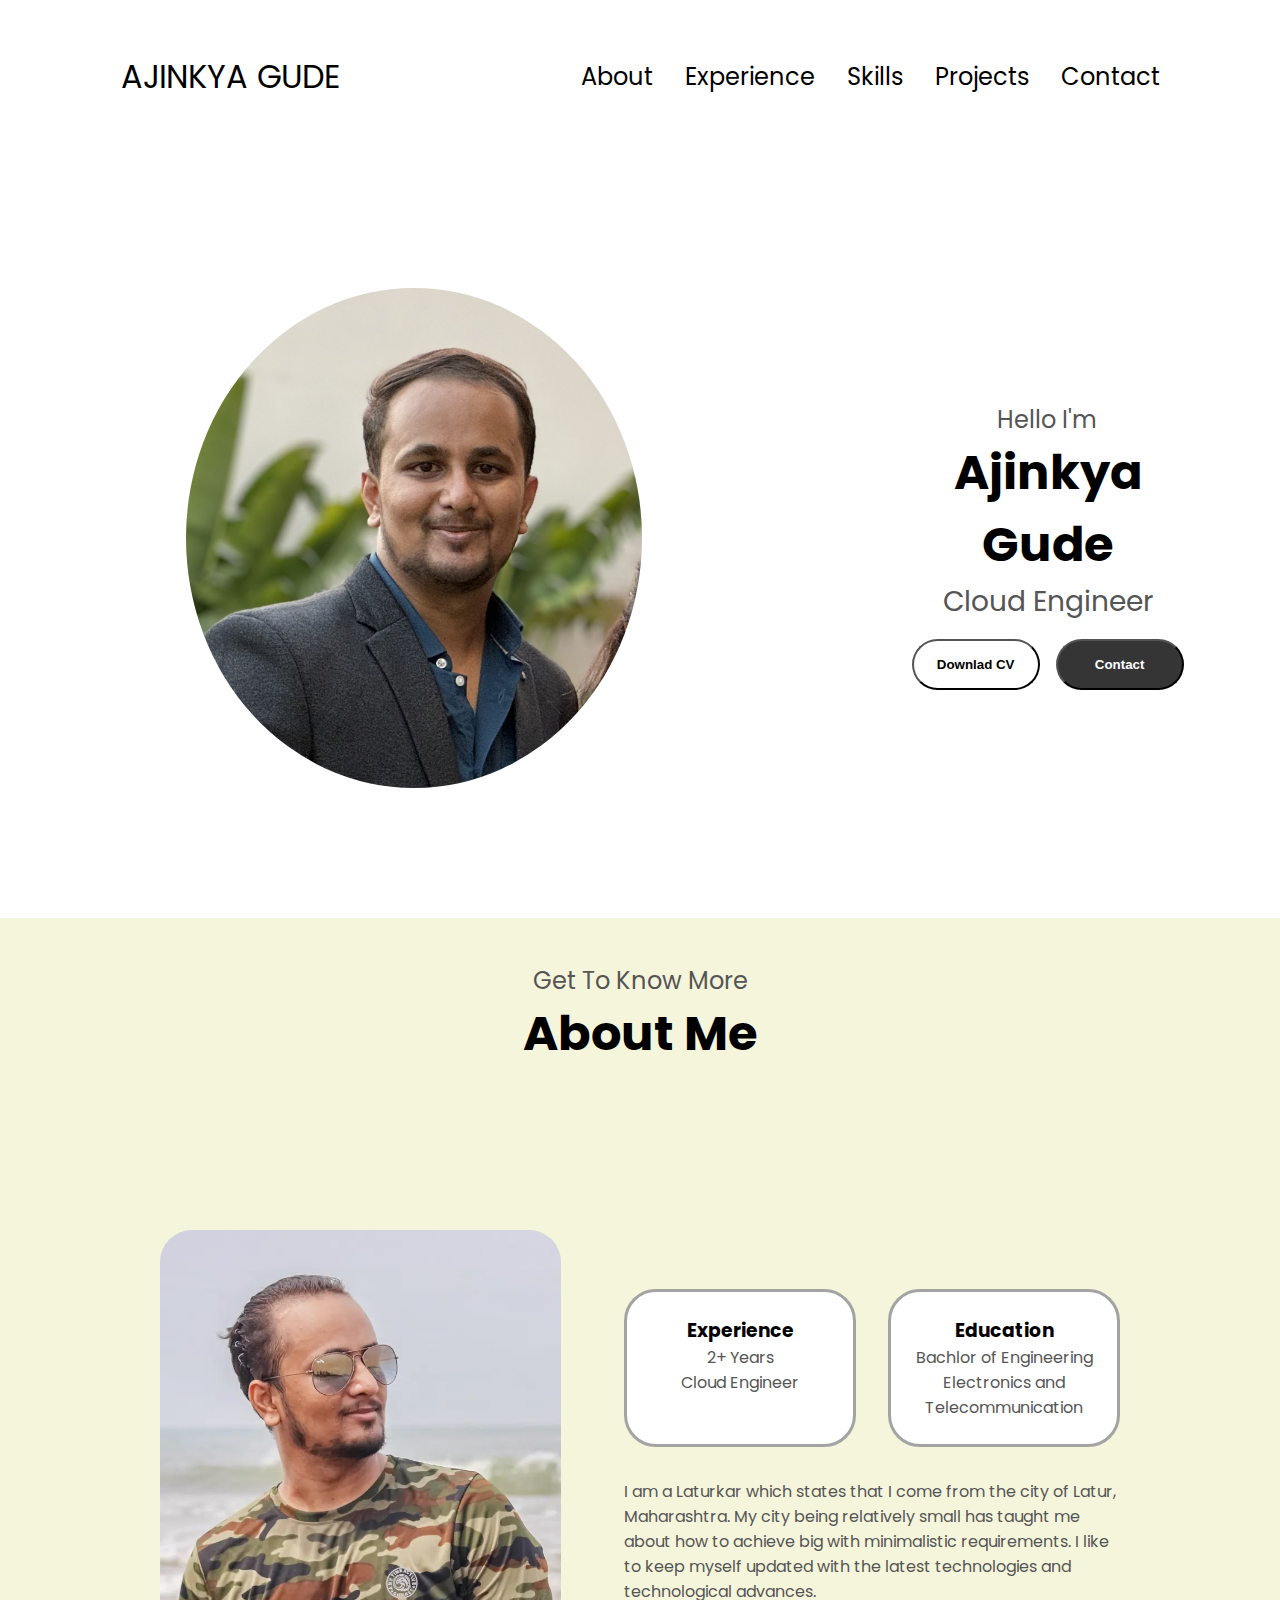
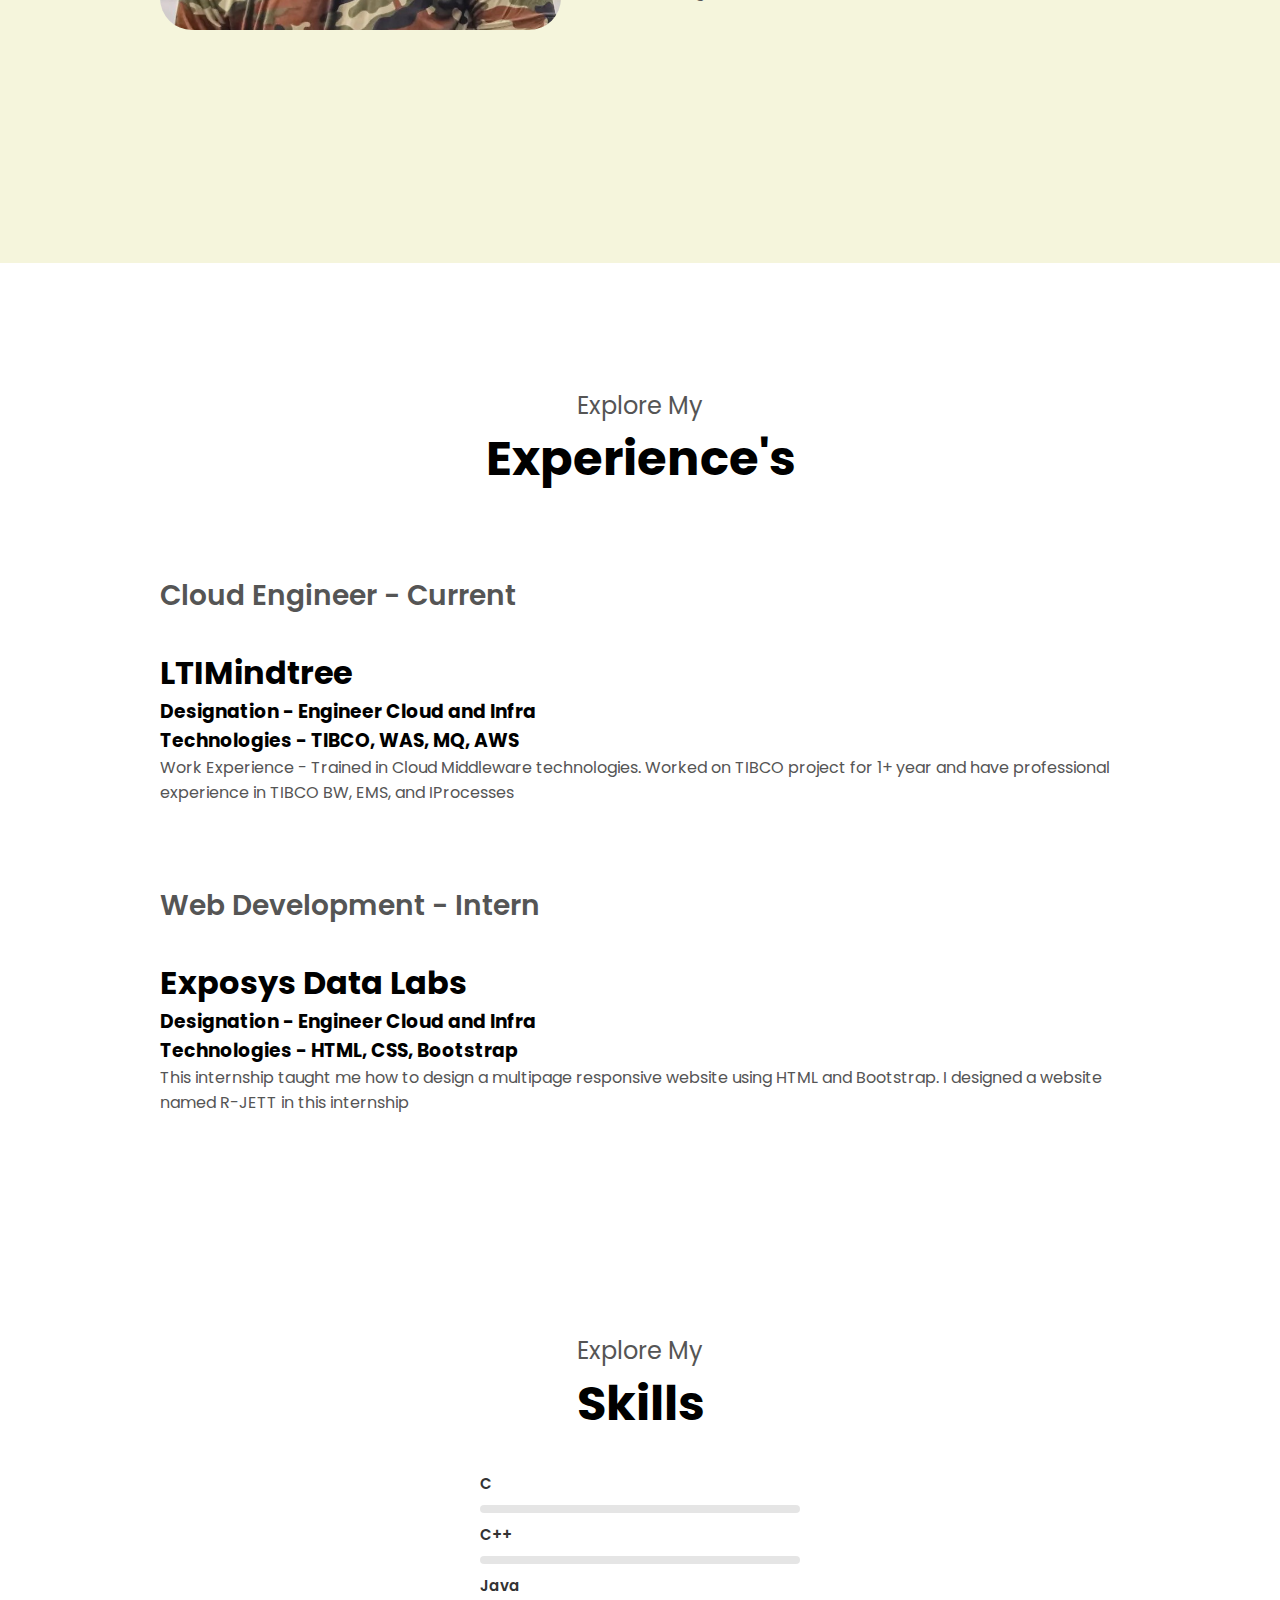
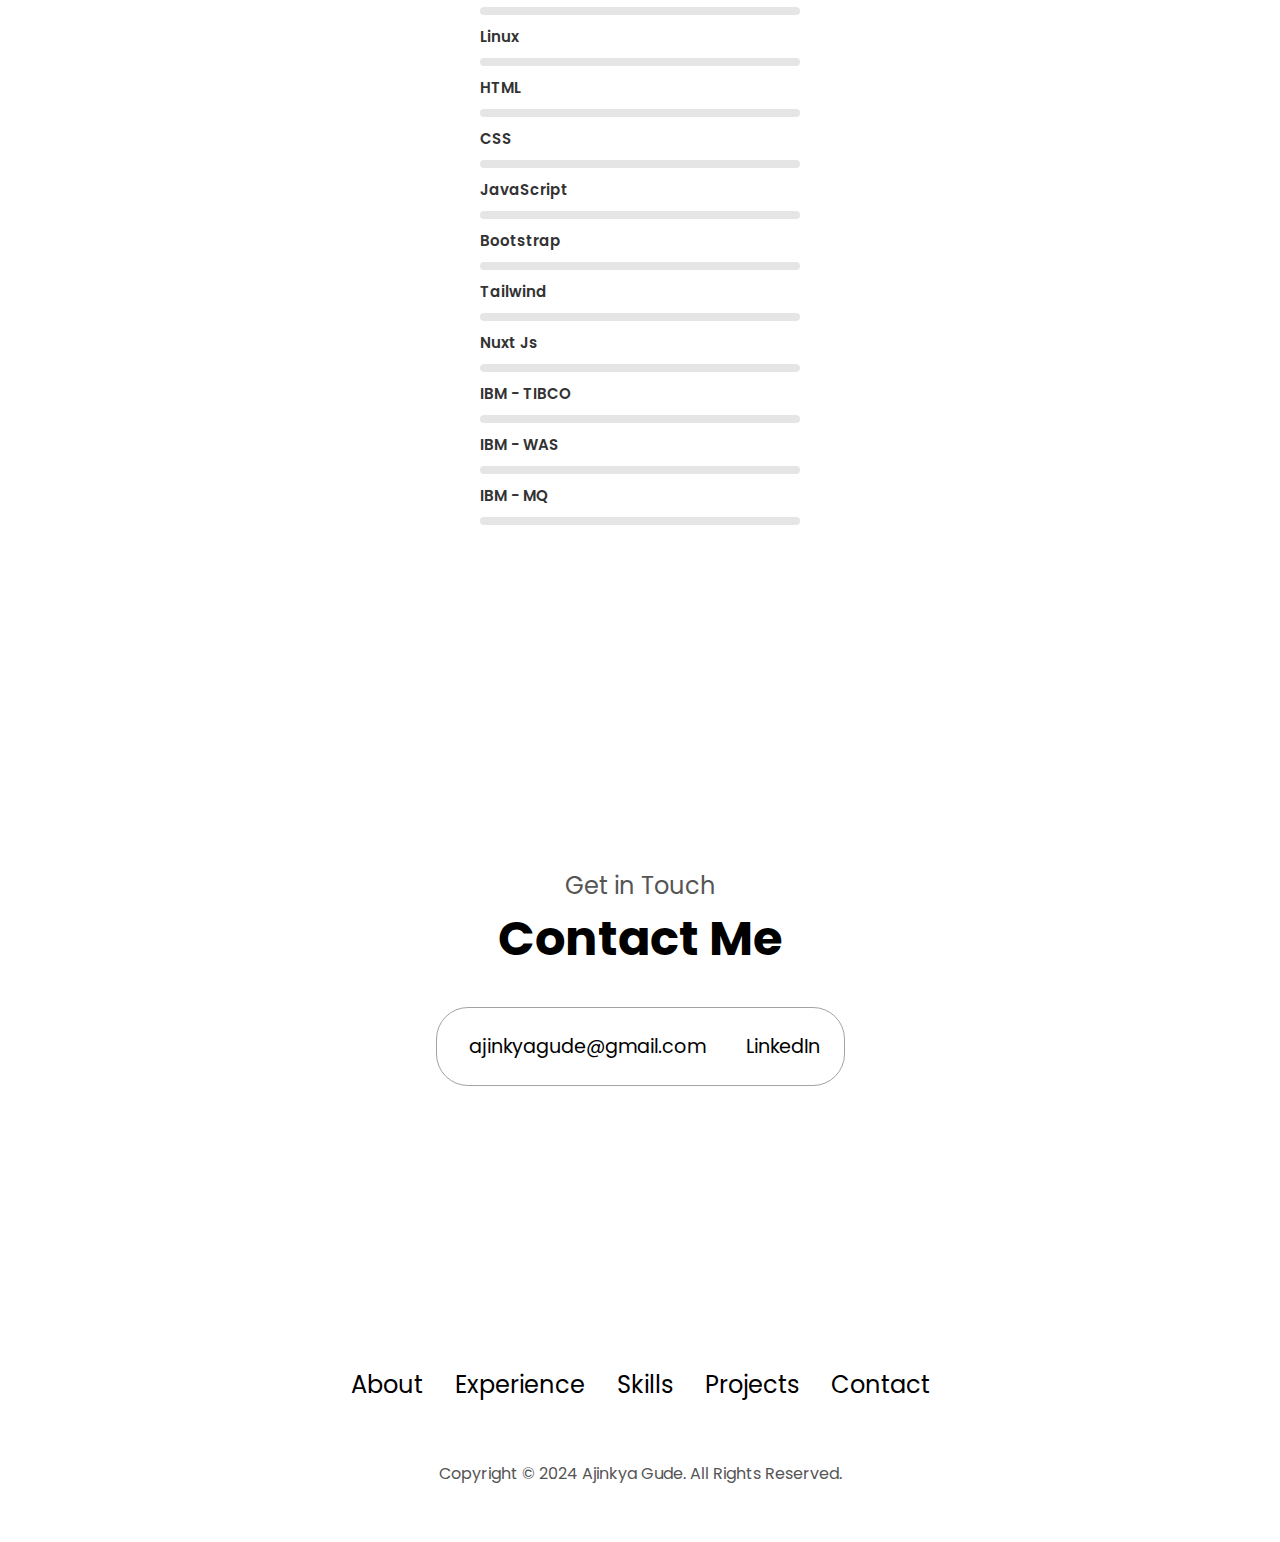
==== Source/index.html @ ffa693ef "pic try 2" ====
<!DOCTYPE html>
<html lang="en">
<head>
    <meta charset="UTF-8">
    <meta name="viewport" content="width=device-width, initial-scale=1.0">
            
        <title>Ajinkya-Protfolio</title>
    
    <link rel="stylesheet" href="style.css">
    <link rel="stylesheet" href="media-quries.css">
    <link rel="stylesheet" href="https://cdnjs.cloudflare.com/ajax/libs/font-awesome/6.5.2/css/all.min.css" integrity="sha512-SnH5WK+bZxgPHs44uWIX+LLJAJ9/2PkPKZ5QiAj6Ta86w+fsb2TkcmfRyVX3pBnMFcV7oQPJkl9QevSCWr3W6A==" crossorigin="anonymous" referrerpolicy="no-referrer" />
</head>
<body>
        <script src="script.js"></script>

        <nav id="nav-top">
            <div class="logo"> AJINKYA GUDE </div>
            <div>
                <ul class="nav-links">
                    <li><a href="#About"> About</a></li>
                    <li><a href="#Experience"> Experience</a></li>
                    <li><a href="#Skills">Skills</a></li>
                    <li><a href="#Projects"> Projects</a></li>
                    <li><a href="#Contact"> Contact</a></li>

                </ul>
                
            </div>
        </nav>

        <nav id="ham-nav">
            <div class="logo"> AJINKYA GUDE </div>
            <div class="ham-menu">
                <div class="ham-icon" onclick="toggleMenu()">
                    <span></span>
                    <span></span>
                    <span></span>
                </div>
                <div class="ham-menu-links">
                    <li><a href="#About" onclick="toggleMenu()"> About</a></li>
                    <li><a href="#Experience" onclick="toggleMenu()"> Experience</a></li>
                    <li><a href="#Skills" onclick="toggleMenu()"> Skills</a></li>
                    <li><a href="#Projects" onclick="toggleMenu()"> Projects</a></li>
                    <li><a href="#Contact" onclick="toggleMenu()"> Contact</a></li>
                </div>
            </div>

        </nav>

        <section id="profile">
            <div class="profile-pic-container">
                <img src="PIC.jpg" alt="Ajinkya Gude Profile Picture" style="border-radius: 50%;">
            </div>
            <div class="section_text">
                <p class="section_text_p1"> Hello I'm</p>
                <h1 class="title"> Ajinkya Gude</h1>
                <p class="section_text_p2">Cloud Engineer</p>
                <div class="btn-container">
                    <button class="btn btn-color-2" 
                    onclick="window.open('./../Resource/WORKCV.pdf')"> Downlad CV
                    </button>
                    <button class="btn btn-color-1" 
                    onclick="location.href='./#Contact'"> Contact
                    </button>
                </div>

                <div id="social-container">
                    <i class="fa-brands fa-linkedin fa-3x" onclick="location.href='https://www.linkedin.com/in/ajinkya-gude-312804183/'"></i>
                    <i class="fa-brands fa-github fa-3x" onclick="location.href='https://github.com/AjinkyaGude'"></i>
                </div>
            </div>
        </section>

        <div style="background-color: beige; ">
        <section id="About">
            <p class="section_text_p1"> Get To Know More</p>
            <h1 class="title"> About Me</h1>
            
            <div class="section-container">
                <div class="section-pic-container">
                    <img src="./../Resource/PIC2.jpg" alt="Profile Picture" class="about-pic" />
                </div>
                
                <div class="about-details-container">
                    <div class="about-containers">
                        <div class="details-container">
                            <i class="fa-solid fa-briefcase fa-2x"></i>
                            <h3>Experience</h3>
                            <p>2+ Years <br /> Cloud Engineer</p>
                        </div>

                        <div class="details-container">
                            <i class="fa-solid fa-graduation-cap fa-2x"></i>
                            <h3>Education</h3>
                            <p>Bachlor of Engineering <br /> Electronics and Telecommunication</p>
                        </div>
                    </div>

                    <div class="text-container">
                        <p>I am a Laturkar which states that I come from the city of Latur, 
                            Maharashtra. My city being relatively small has taught me about 
                            how to achieve big with minimalistic requirements. I like to keep 
                            myself updated with the latest technologies and technological 
                            advances.</p>
                    </div>
                </div>
            </div>
            <div class="icon arrow">
                <i class="fa-solid fa-circle-arrow-down fa-4x" alt="Arrow Icon" onclick="location.href='./#Experience'"></i> 
            </div>
        </section>
    </div>

    <section id="Experience" style="margin-top: 5rem;">
        <p class="section_text_p1">Explore My</p>
        <h1 class="title"> Experience's </h1>
            <div style="margin-top: 5rem;">
                <h2 class="experience-sub-title"> Cloud Engineer - Current </h2>
                    <div class="article-container">
                        <div class="article">
                            <h1>LTIMindtree</h1>
                            <h3>Designation - Engineer Cloud and Infra <br>
                            Technologies - TIBCO, WAS, MQ, AWS</h3>
                            <p>Work Experience - Trained in Cloud Middleware
                            technologies. Worked on TIBCO project for 1+
                            year and have professional experience in TIBCO
                            BW, EMS, and IProcesses </p>
                        </div>  
                    </div>
            </div>


                <div style="margin-top:5rem;">
                    <h2 class="experience-sub-title"> Web Development - Intern </h2>
                        <div class="article-container">
                            <div class="article">
                                <h1>Exposys Data Labs</h1>
                                <h3>Designation - Engineer Cloud and Infra <br>
                                Technologies - HTML, CSS, Bootstrap</h3>
                                <p>This internship taught me how to design a multipage
                                responsive website using HTML and Bootstrap. I
                                designed a website named R-JETT in this internship </p>
                            </div>  
                        </div>
                </div>

                <div class="icon arrow-exp">
                    <i class="fa-solid fa-circle-arrow-down fa-4x" alt="Arrow Icon" onclick="location.href='./#Skills'"></i> 
                </div>
                
    </section>

    <!-- <section id="Projects">
        <P class="section_text_p1"> Browse My Recent</P>
        <h1 class="title">Projects</h1>
        <div class="experience-details-container">
            <div class="details-container color-container">
                <div class="article-container">
                    <img src="">

                </div>
                <h2 class="experience-sub-title project-title"> Project One</h2>
                <div class="btn-container">
                    <button class="btn btn-color-2 project-btn" onclick="location.href='https://github.com/AjinkyaGude'"> Github </button>
                </div>
            </div>
        </div>

    </section> -->

    <section id="Skills">
        <p class="section_text_p1"> Explore My </p>
        <h1 class="title"> Skills </h1>

        <div class="skillsgroup">

            <!-- <h2 class="section_text_p1" style="margin-top: 3rem;"> Programming</h2> -->

                <div class="Middleware">
                    <div class="skill-box">
                    <span class="title-s"> C </span>
                    
                    <div class="skill-bar">
                        <span class="skill-per c">
                        <span class="tooltip">80%</span>
                        </span>
                    </div>
                    </div>
                    
                    <div class="skill-box">
                    <span class="title-s"> C++ </span>
                    
                    <div class="skill-bar">
                        <span class="skill-per cpp">
                        <span class="tooltip">80%</span>
                        </span>
                    </div>
                    </div>
                    
                    <div class="skill-box">
                    <span class="title-s">Java</span>
                    
                    <div class="skill-bar">
                        <span class="skill-per java">
                        <span class="tooltip">50%</span>
                        </span>
                    </div>
                    </di
                    <div class="skill-box">
                        <span class="title-s">Linux</span>
                        
                        <div class="skill-bar">
                            <span class="skill-per linux">
                            <span class="tooltip">70%</span>
                            </span>
                        </div>
                    </div>
                </div>    
                

            <!-- <h2 class="section_text_p1"> Web Devlopment</h2> -->

                <div class="WebDevlopment">
                    <div class="skill-box">
                    <span class="title-s">HTML</span>
                    
                    <div class="skill-bar">
                        <span class="skill-per html">
                        <span class="tooltip">90%</span>
                        </span>
                    </div>
                    </div>
                    
                    <div class="skill-box">
                    <span class="title-s">CSS</span>
                    
                    <div class="skill-bar">
                        <span class="skill-per css">
                        <span class="tooltip">70%</span>
                        </span>
                    </div>
                    </div>
                    
                    <div class="skill-box">
                    <span class="title-s">JavaScript</span>
                    
                    <div class="skill-bar">
                        <span class="skill-per js">
                        <span class="tooltip">50%</span>
                        </span>
                    </div>
                    </div>

                    <div class="skill-box">
                        <span class="title-s">Bootstrap</span>
                        
                        <div class="skill-bar">
                            <span class="skill-per node-boot">
                            <span class="tooltip">80%</span>
                            </span>
                        </div>
                    </div>

                    <div class="skill-box">
                        <span class="title-s">Tailwind</span>
                        
                        <div class="skill-bar">
                            <span class="skill-per node-boot">
                            <span class="tooltip">80%</span>
                            </span>
                        </div>
                    </div>
                    
                    <div class="skill-box">
                    <span class="title-s">Nuxt Js</span>
                    
                    <div class="skill-bar">
                        <span class="skill-per nuxt-js">
                        <span class="tooltip">50%</span>
                        </span>
                    </div>
                </div>
            </div>

            <!-- <h2 class="section_text_p1" style="margin-top: 3rem;"> Middleware</h2> -->

            <div class="Middleware">
                <div class="skill-box">
                <span class="title-s">IBM - TIBCO</span>
                
                <div class="skill-bar">
                    <span class="skill-per tibco">
                    <span class="tooltip">80%</span>
                    </span>
                </div>
                </div>
                
                <div class="skill-box">
                <span class="title-s">IBM - WAS</span>
                
                <div class="skill-bar">
                    <span class="skill-per was">
                    <span class="tooltip">60%</span>
                    </span>
                </div>
                </div>
                
                <div class="skill-box">
                <span class="title-s">IBM - MQ</span>
                
                <div class="skill-bar">
                    <span class="skill-per js">
                    <span class="tooltip">50%</span>
                    </span>
                </div>
                </div>
            </div>    
        </div>

        <div class="icon arrow-s">
            <i class="fa-solid fa-circle-arrow-down fa-4x" alt="Arrow Icon" onclick="location.href='./#Contact'"></i> 
        </div>

    </section>

    <section id="Contact">
        <p class="section_text_p1">Get in Touch</p>
        <h1 class="title">Contact Me</h1>
        <div class="contact-info-upper-container">
          <div class="contact-info-container">
            <i class="fa-solid fa-envelope fa-2x"></i>
            <p><a href="mailto:ajinkyagude@gmail.com">ajinkyagude@gmail.com</a></p>
          </div>
          <div class="contact-info-container">
            <i class="fa-brands fa-linkedin fa-2x"></i>
            <p><a href="https://www.linkedin.com/in/ajinkya-gude-312804183/">LinkedIn</a></p>
          </div>
        </div>
      </section>
      <footer>
        <nav>
          <div class="nav-links-container">
            <ul class="nav-links">
              <li><a href="#about">About</a></li>
              <li><a href="#experience">Experience</a></li>
              <li><a href="#Skills">Skills</a></li>
              <li><a href="#Projects">Projects</a></li>
              <li><a href="#contact">Contact</a></li>
            </ul>
          </div>
        </nav>
        <p>Copyright &#169; 2024 Ajinkya Gude. All Rights Reserved.</p>
      </footer>

</body> 
</html>
---- Source/style.css ----
/* Main page code */
@import url('https://fonts.googleapis.com/css2?family=Poppins:wght@300;400;500;600&display=swap');


*{
    margin: 0;
    padding: 0;
}

body {
    font-family: "Poppins", sans-serif; 
}

html {
    scroll-behavior: smooth;
}

p {
    color: rgb(85, 85, 85);
}

/* Transitions */

a, .btn {
    transition: all 300ms ease;
}

/* Desktop Nav */

nav, .nav-links {
    display: flex;
}

nav {
    justify-content: space-around;
    align-items: center;
    height: 17vh;
}

.nav-links {
    gap: 2rem;
    list-style: none;
    font-size: 1.5rem;
}

a {
    color: black;
    text-decoration: none;
    text-decoration-color: white;
}

a:hover {
    color: grey;
    text-decoration:  underline;
    text-underline-offset: 1rem;
    text-decoration: color(a98-rgb 181 181 181);
}

.logo {
    font-size: 2rem;
}

.logo:hover {
    cursor:default;
}

/*HAM - MENU */

#ham-nav {
    display: none;
}
.ham-menu {
    position: relative;
    display: inline-block;
}

.ham-icon {
    display: flex;
    flex-direction: column;
    justify-content: space-between;
    height: 24px;   
    width: 30px;
    cursor: pointer;
}

.ham-icon span {
    width: 100% ;
    height: 2px;
    background-color: black;
    transition: all 0.3 ease-in-out;
}

.ham-menu-links {
    position: absolute;
    top: 100%;
    right: 0;
    background-color: white;
    width: fit-content;
    max-height: 0;
    overflow: hidden;
    transition: all 0.3 ease-in-out;
}

.ham-menu-links a {
    display: block;
    padding: 10px;
    text-align: center;
    font-size: 1.5rem;
    color: black;
    text-decoration: none;
    transition: all 0.3 ease-in-out;
}

.ham-menu-links li {
    list-style: none;
}

.ham-menu-links.open {
    max-height: 300px;
}

.ham-icon.open span:first-child {
    transform:  rotate(45deg) translate(10px, 5px);
}
.ham-icon.open span:nth-child(2) {
    opacity: 0;
}
.ham-icon.open span:last-child {
    transform:  rotate(-45deg) translate(10px, -5px);
}

.ham-icon span:first-child {
    transform: none;
}
.ham-icon span:first-child {
    opacity: 1;
}
.ham-icon span:first-child {
    transform: none;
}

/* Section */

section {
    padding-top: 5vh;
    height: 100vh;
    margin: 0 10rem;   
}

.section-container {
    display: flex;
}

/* PROfile Section */

#profile {
    display: flex;
    justify-content: center;
    grid-area: 100rem;
    height: 80vh;
}

.profile-pic-container {
    display: flex;
    height: 500px;
    width: 550px;
    margin:10vh;
    margin-right: 30vh;
}

.section-pic-container {
    display: flex;
    height: 400px;
    width: 400px;
    margin:auto 0;
}

.section_text {
    align-self:center;
    text-align:center;
}

.section_text_p {
    font-weight: 600;   
}

.section_text_p1 {
    text-align:center;
    font-size: 1.5rem;
}

.section_text_p2 {
    font-size: 1.75rem;
    margin-bottom: 1rem;
}

.title {
    font-size:3rem;
    text-align: center;
}

#social-container {

    display: inline-flex;
    justify-content: center;
    margin-top: 1rem;
    gap:1.5rem;
}

/* ICONS */

.icon {
    cursor: pointer;
    height: 2rem;
}


/* buttons */

.btn-container {
    display: flex;
    justify-content: center;
    gap: 1rem;
}

.btn {
    font-weight: 600;
    transition: all 300ms ease;
    padding: 1rem;
    width: 8rem;
    border-radius: 2rem;
}

.btn-color-1, .btn-color-2 {
    border:rgb(53, 53, 53) 0,1rem solid;
}

.btn-color-1:hover, .btn-color-2:hover {
    cursor: pointer;
}

.btn-color-1, .btn-color-2:hover {
    background: rgb(53, 53, 53);
    color: white;
}

.btn-color-1:hover {
    background-color: rgb(0, 0, 0);
}

.btn-color-2 {
    background: none;
}

.btn-color-2:hover {
    border: rgb(255, 255, 255) 0.1rem solid;
}

.btn-container {
    gap: 1rem;
}

/* About Section */

#about {
    position: relative;

}

.about-containers {
    gap: 2rem;
    margin-bottom: 2rem;
    margin-top: 2rem;
}

.about-details-container {
    justify-content: center;
    flex-direction: column;
}

.about-containers, .about-details-container{
    display: flex;
}

.about-pic {
    border-radius: 2rem;
}

.arrow {
    position: absolute;
    right: 5rem;
    bottom: -55rem;
}

.arrow-exp{
    position: relative;
    right: -100rem;
    bottom: -7rem;

}

.arrow-s{
    position: relative;
    right: -100rem;
    bottom: 2rem;

}

.details-container {
    padding: 1.5rem;
    flex: 1;
    background: white;
    border-radius: 2rem;
    border: rgb(53, 53, 53) 0.2rem solid;
    border-color: rgb(163, 163, 163);
    text-align: center;
}

.section-container {
    gap: 4rem;
    height: 80%;
}

.section-pic-container {
    height: 400px;
    width: 400px;
    margin: auto;
}

#Experience {
    position: relative;
}

.experience-sub-title {
    color: rgb(85, 85, 85);
    font-weight: 600;
    font-size: 1.75rem;
    margin-bottom: 2rem;
    justify-content: center;
}

.experience-details-container {
    display: flex;
    justify-content: center;
    flex-direction: column;
}

.article-container {
    display: flex;
    text-align: initial;
    flex-wrap:wrap ;
    flex-direction: row;
    gap: 2.5rem;
    justify-content: space-between;
}

article {
    display: flex;
    width: 10rem;
    justify-content: space-evenly;
    gap: 2rem;
}

/* Skills*/

.container{
    background: #fff;
    position: relative;
    max-width: 500px;
    width: 100%;
    margin: 0 15px;
    padding: 10px 20px;
    border-radius: 8px; 
   }
   
   .container .skill-box{
    width: 100%;
    margin: 25px 0;
   }
   
   .skill-box .title-s{
    display: block;
    font-size: 15px;
    font-weight: 600;
    color: #333;
    margin-top: 10px;
   }
   
   .skill-box .skill-bar{
    height: 8px;
    width: 100%;
    border-radius: 6px;
    margin-top: 10px;
    background: rgba(0, 0, 0, 0.1);
   }
   
   .skill-bar .skill-per{
    position: relative;
    display: block;
    height: 100%;
    width: 90%;
    border-radius: 6px;
    background: #000;
    animation: progress 1.4s ease-in-out forwards;
    opacity: 0;
    margin-top: 10px;
   }

   .skill-per.css{
    width: 70%;
    animation-delay: .15s;
   }
   .skill-per.js{
    width: 50%;
    animation-delay: .30s;
   }
   .skill-per.nuxt-js{
    width: 50%;
    animation-delay: .45s;
   }

   .skill-per.node-boot{
    width: 80%;
    animation-delay: .45s;
   }
   
   .skill-per.tibco{
    width: 80%;
    animation-delay: .45s;
   }
   
   .skill-per.was{
    width: 60%;
    animation-delay: .45s;
   }
   
   .skill-per.c{
    width: 80%;
    animation-delay: .45s;
   }

   .skill-per.cpp{
    width: 80%;
    animation-delay: .45s;
   }

   .skill-per.java{
    width: 50%;
    animation-delay: .45s;
   }

   .skill-per.linux{
    width: 70%;
    animation-delay: .45s;
   }

   @keyframes progress{
    0%{
     width: 0;
     opacity: 1;
    }
    100%{
     opacity: 1;
    }
   }
   
   .skill-per .tooltip{
    position: absolute;
    right: -14px;
    top: -28px;
    font-size: 9px;
    font-weight: 600;
    color: #fff;
    padding: 2px 6px;
    border-radius: 3px;
    background: #000;
    z-index: 1;
   }
   .tooltip::before{
    content: "";
    position: absolute;
    left: 50%;
    bottom: -2px;
    height: 10px;
    width: 10px;
    z-index: -1;
    background: #000;
    transform: translateX(-50%) rotate(45deg);
   }

  .skillsgroup {
    display:flexbox;
    justify-content: center;
    align-items: center;
    margin-right: 20rem;
    margin-left: 20rem;
    margin-top: 2rem;
  }

/* CONTACT */

#Contact {
    display: flex;
    justify-content: center;
    flex-direction: column;
    height: 70vh;
  }
  
  .contact-info-upper-container {
    display: flex;
    justify-content: center;
    border-radius: 2rem;
    border: rgb(53, 53, 53) 0.1rem solid;
    border-color: rgb(163, 163, 163);
    background: (250, 250, 250);
    margin: 2rem auto;
    padding: 0.5rem;
  }
  
  .contact-info-container {
    display: flex;
    align-items: center;
    justify-content: center;
    gap: 0.5rem;
    margin: 1rem;
  }
  
  .contact-info-container p {
    font-size: larger;
  }
  
  .contact-icon {
    cursor: default;
  }
  
  .email-icon {
    height: 2.5rem;
  }
  
  /* FOOTER SECTION */
  
  footer {
    height: 26vh;
    margin: 0 1rem;
  }
  
  footer p {
    text-align: center;
  }
---- Source/media-quries.css ----
@media  screen and ( max-width: 1200px) {
    #nav-top {
        display: none;
    }

    #ham-nav {
        display: flex;
    }
}
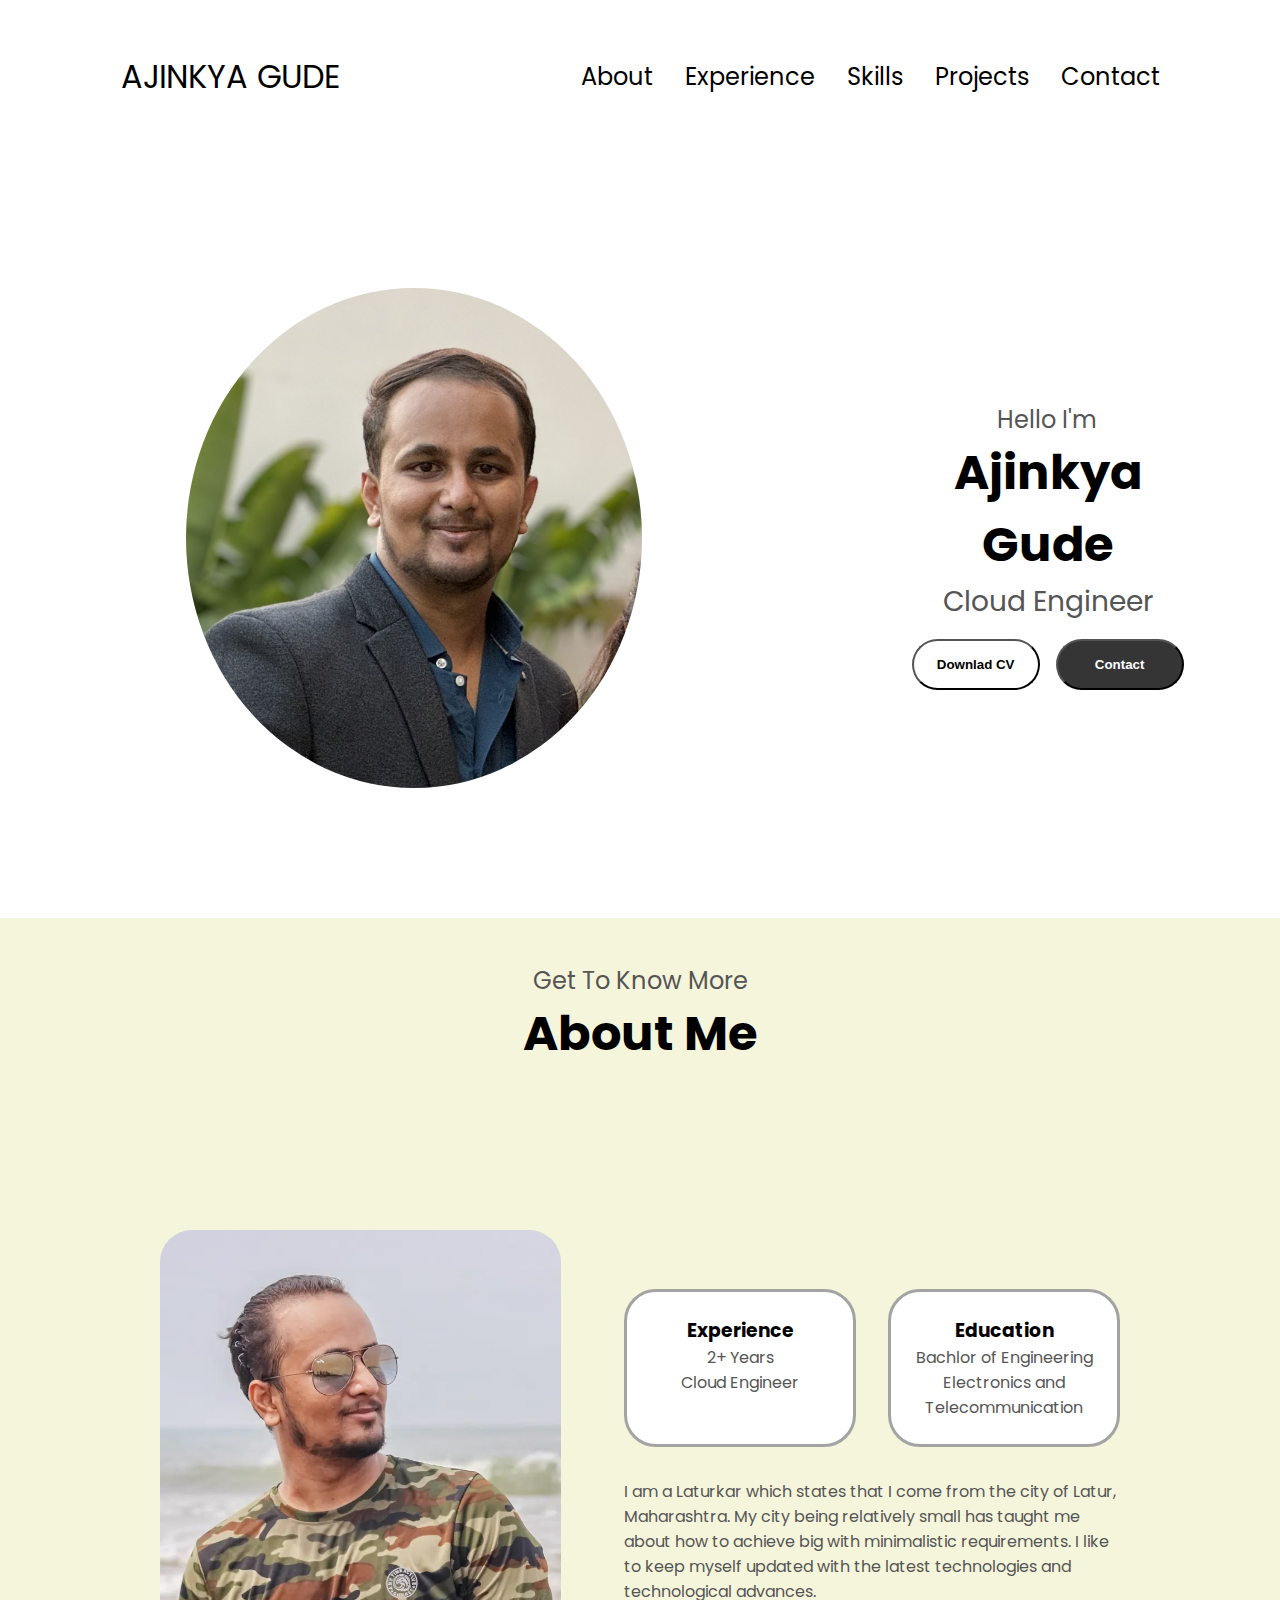
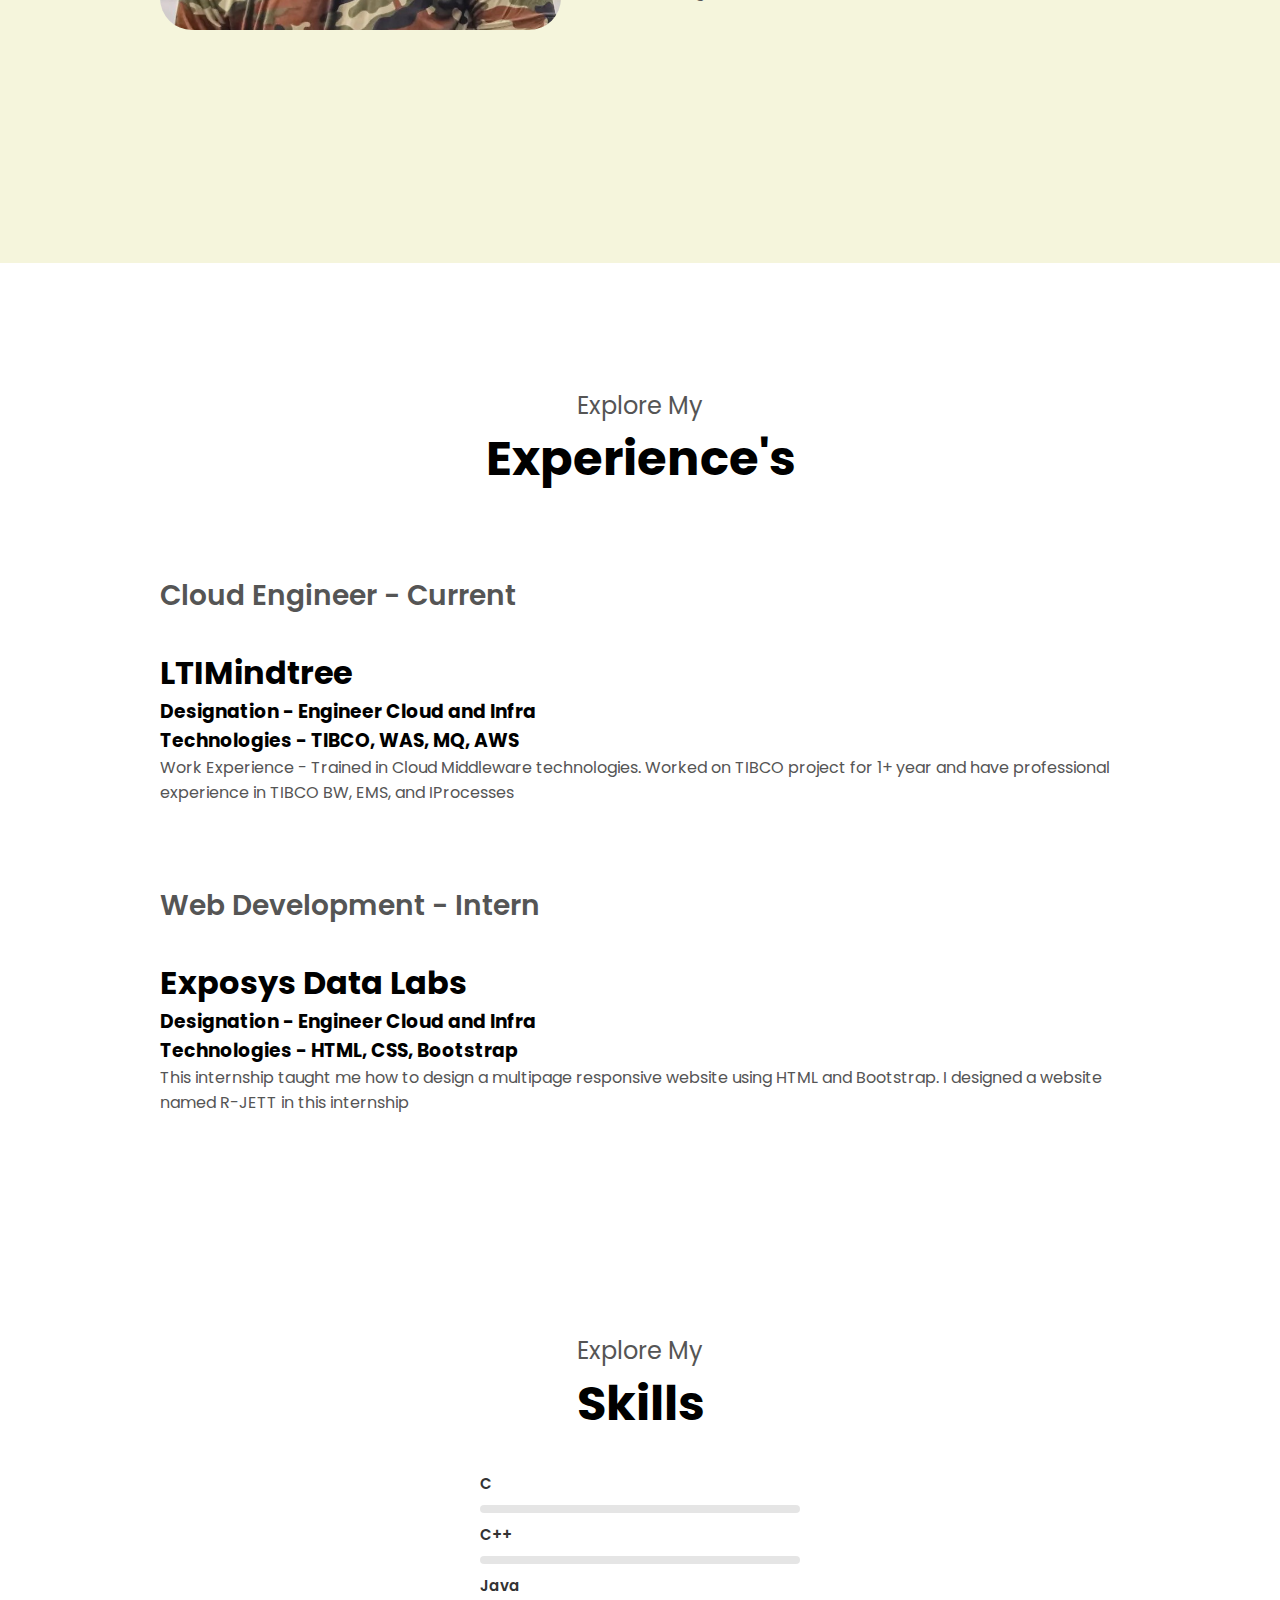
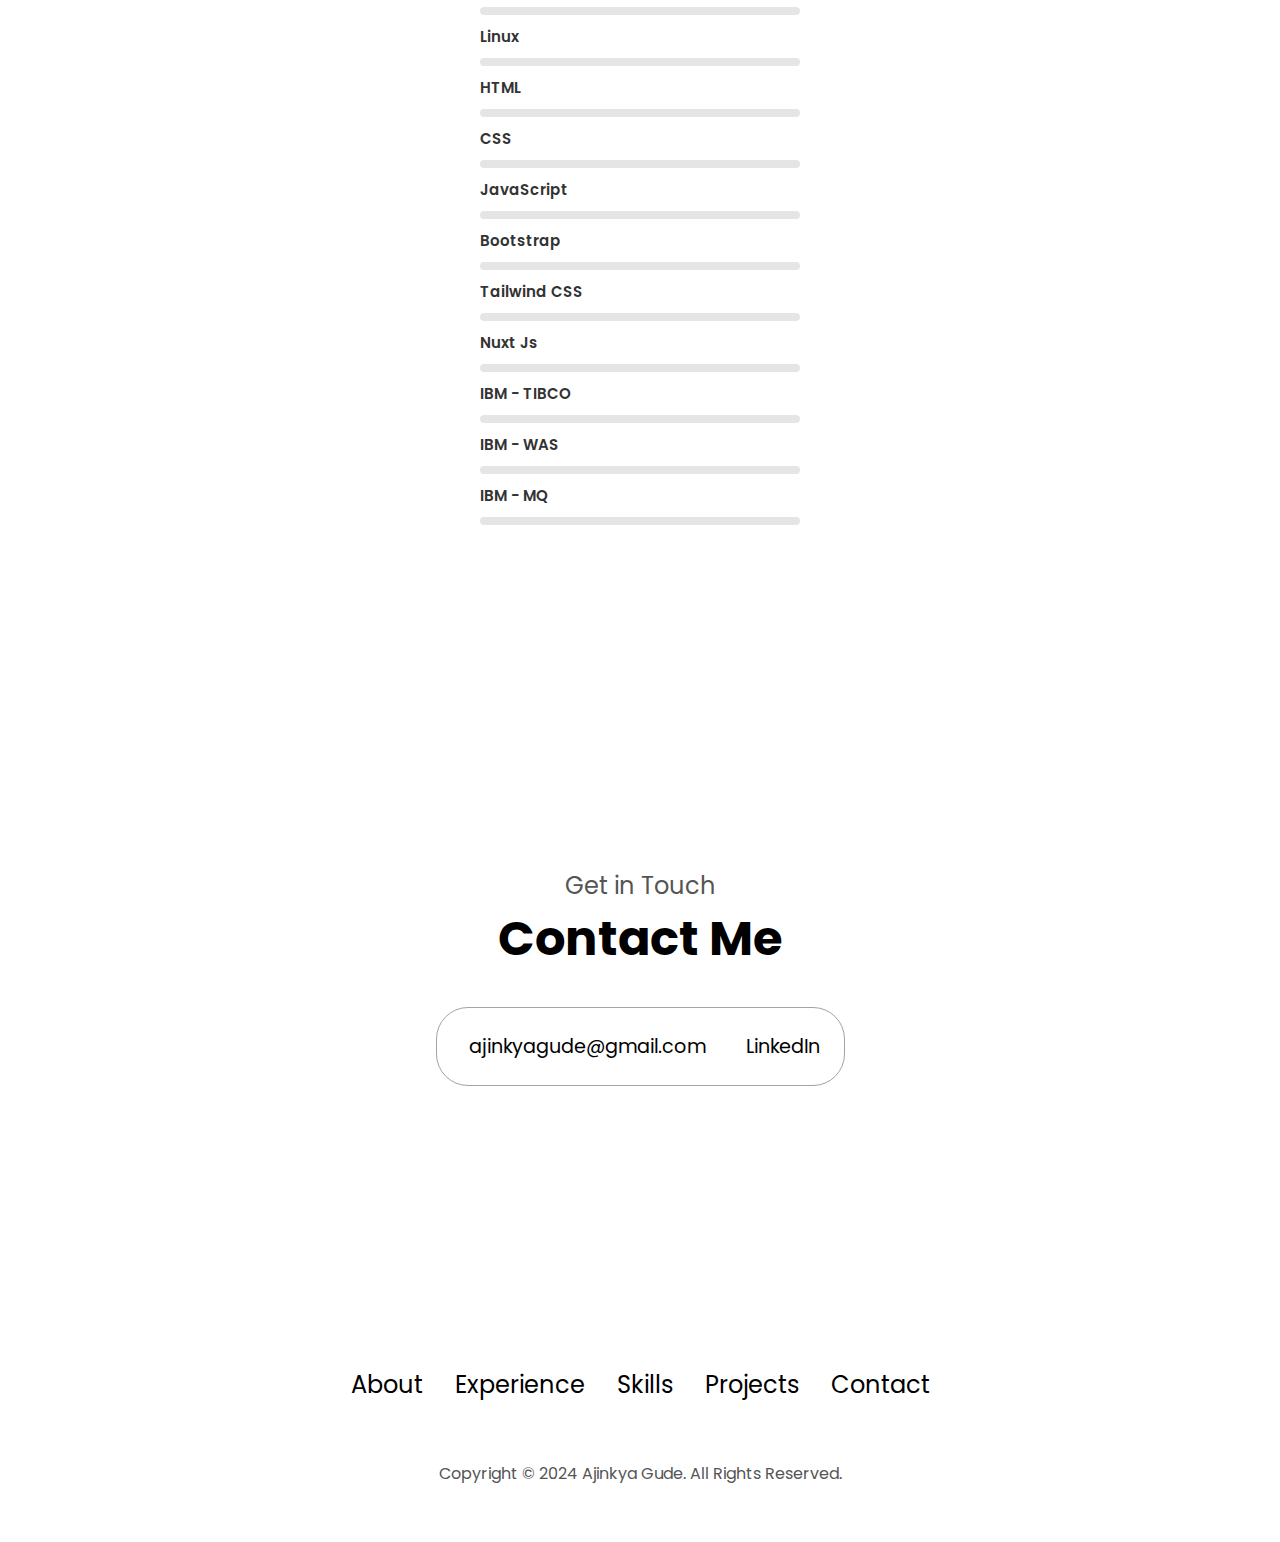
==== commit f117aa69: "Update index.html" ====
--- a/Source/index.html
+++ b/Source/index.html
@@ -57,7 +57,7 @@
                 <p class="section_text_p2">Cloud Engineer</p>
                 <div class="btn-container">
                     <button class="btn btn-color-2" 
-                    onclick="window.open('./../Resource/WORKCV.pdf')"> Downlad CV
+                    onclick="window.open('WORKCV.pdf')"> Downlad CV
                     </button>
                     <button class="btn btn-color-1" 
                     onclick="location.href='./#Contact'"> Contact
@@ -78,7 +78,7 @@
             
             <div class="section-container">
                 <div class="section-pic-container">
-                    <img src="./../Resource/PIC2.jpg" alt="Profile Picture" class="about-pic" />
+                    <img src="PIC2.jpg" alt="Profile Picture" class="about-pic" />
                 </div>
                 
                 <div class="about-details-container">
@@ -262,7 +262,7 @@
                     </div>
 
                     <div class="skill-box">
-                        <span class="title-s">Tailwind</span>
+                        <span class="title-s">Tailwind CSS</span>
                         
                         <div class="skill-bar">
                             <span class="skill-per node-boot">
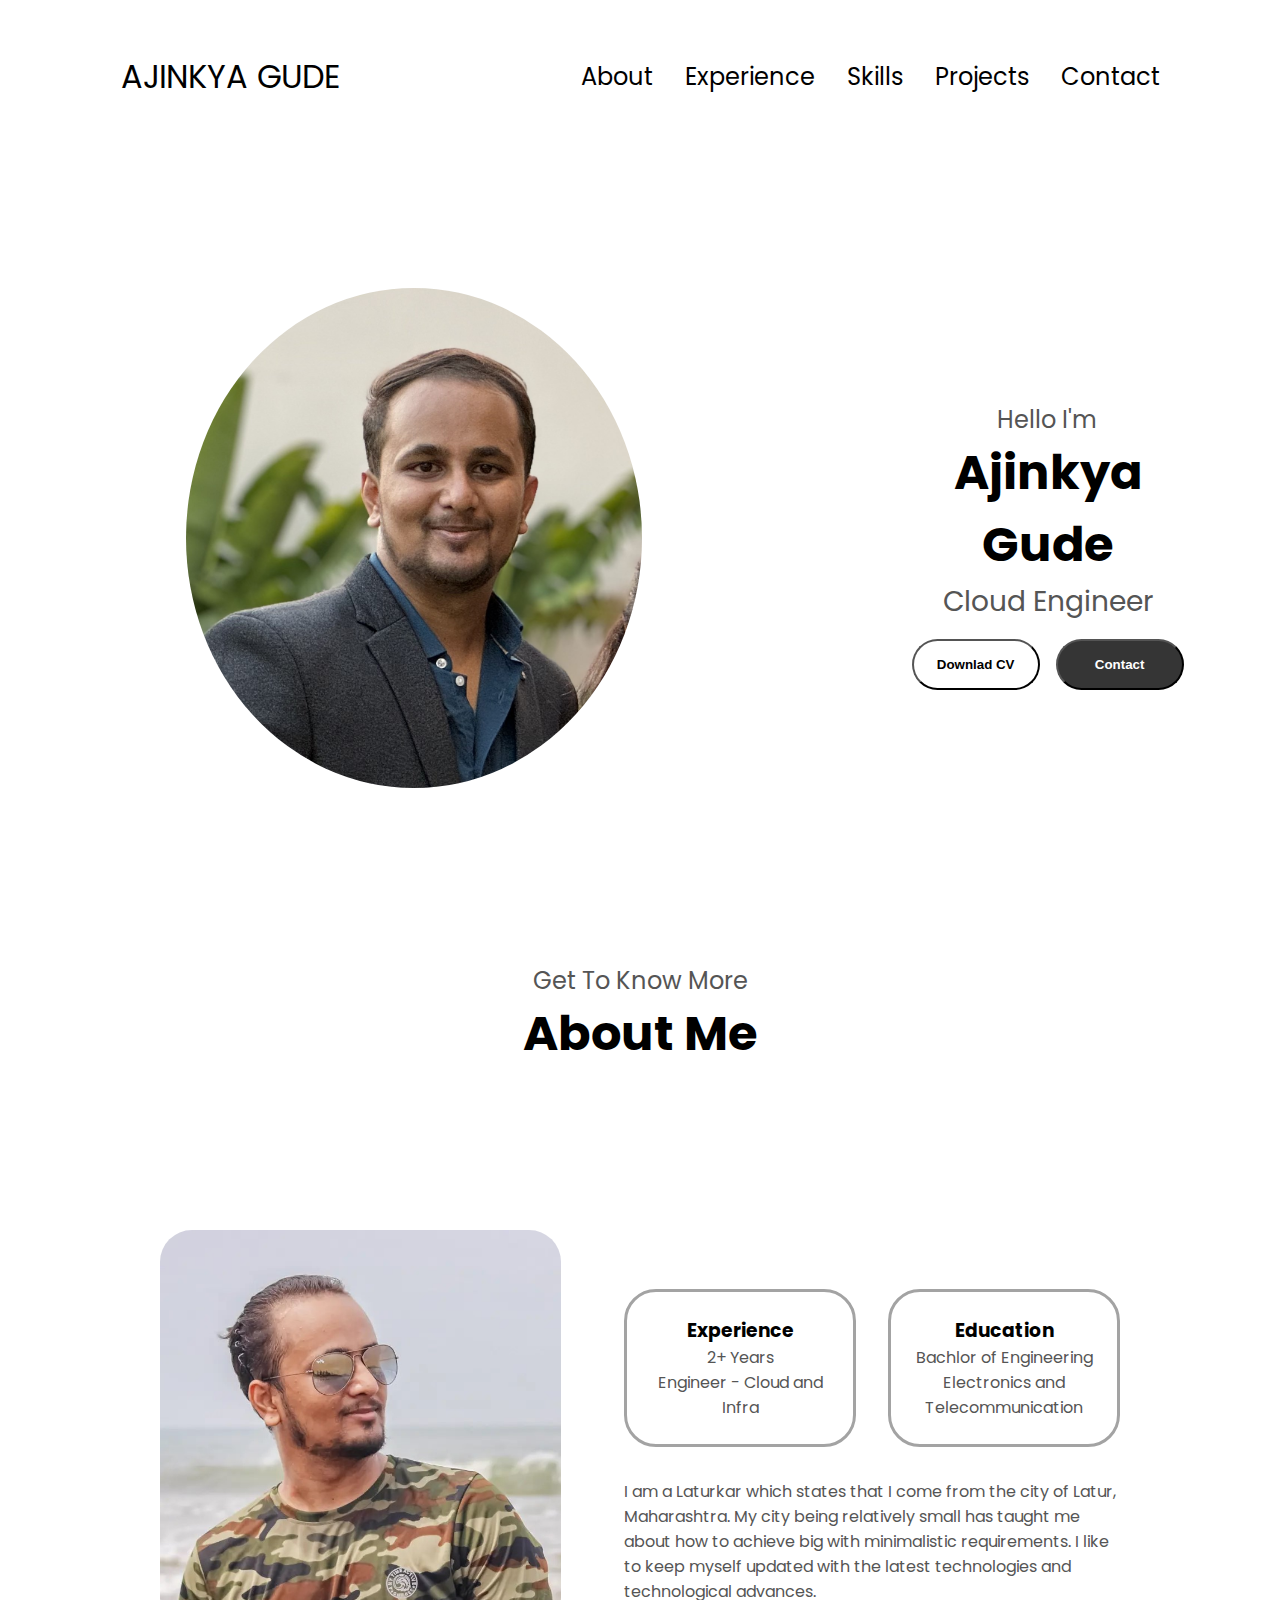
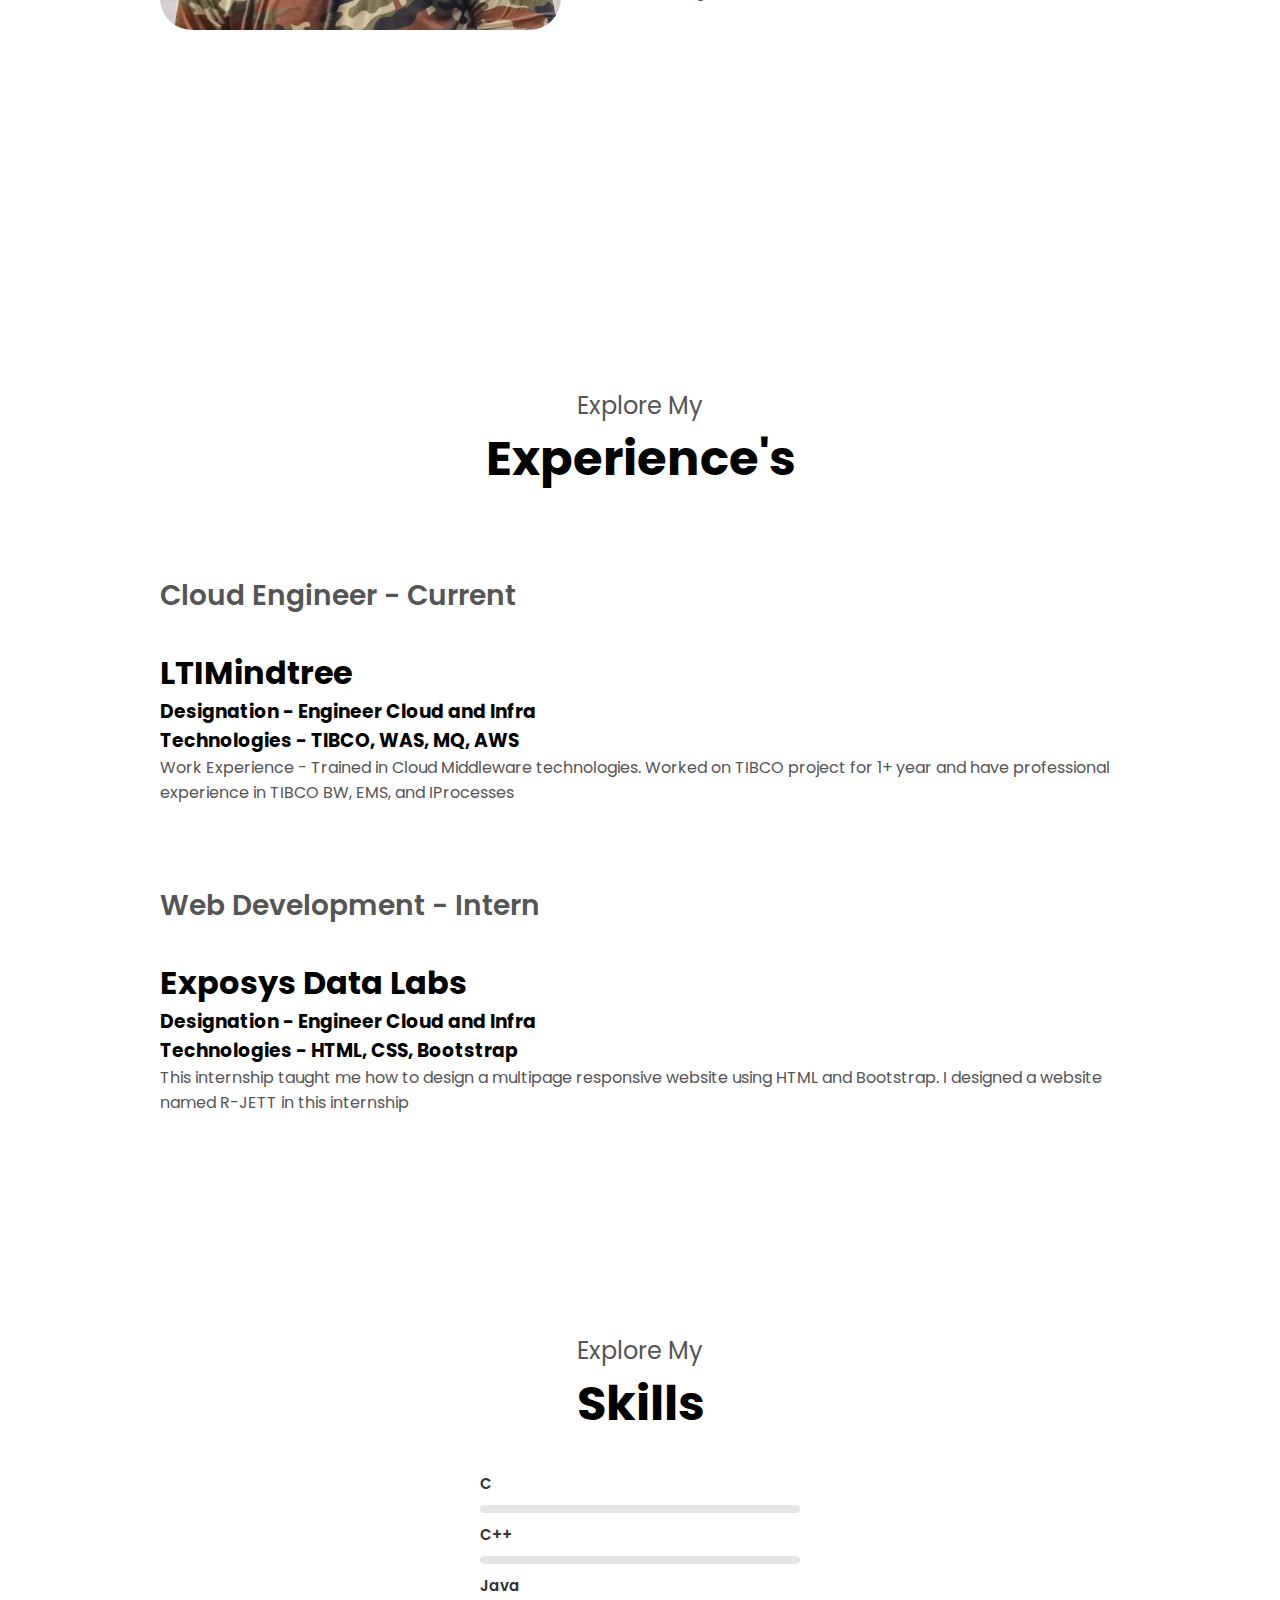
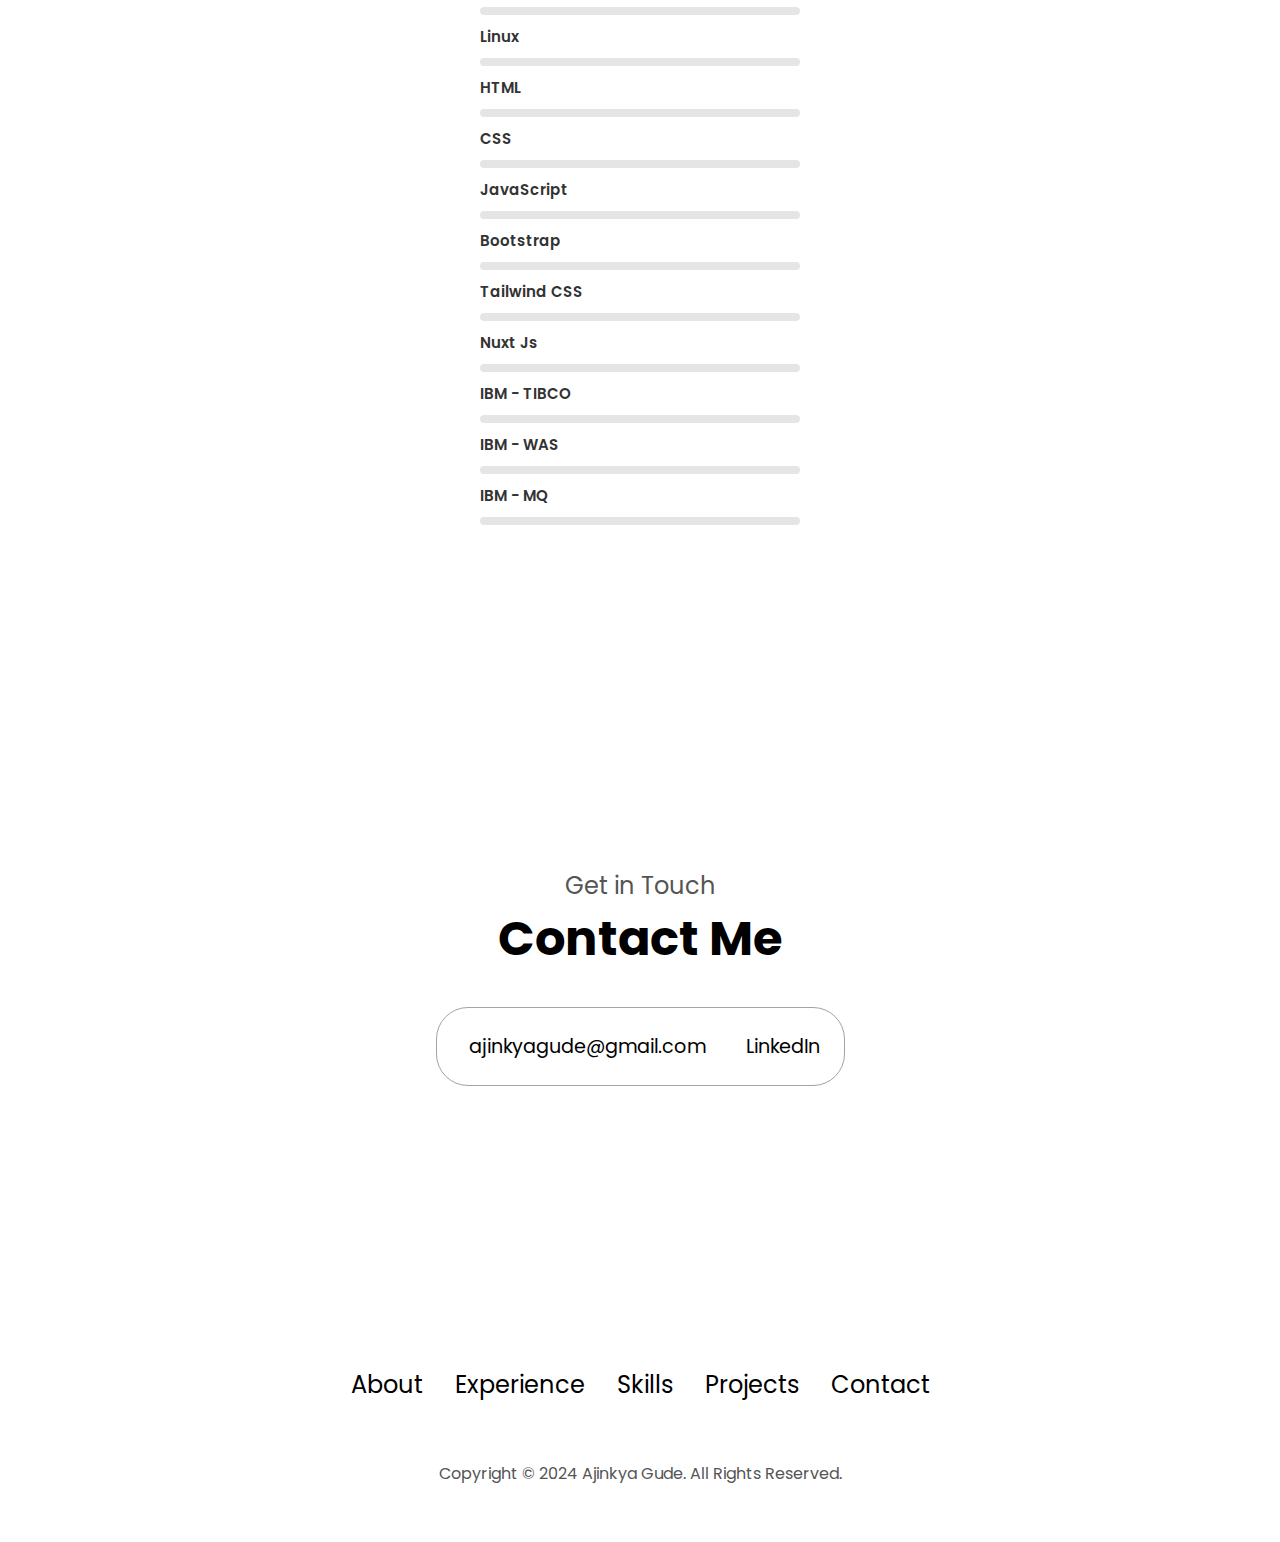
==== commit 5051f0a8: "Update index.html" ====
--- a/Source/index.html
+++ b/Source/index.html
@@ -71,7 +71,7 @@
             </div>
         </section>
 
-        <div style="background-color: beige; ">
+        <div>
         <section id="About">
             <p class="section_text_p1"> Get To Know More</p>
             <h1 class="title"> About Me</h1>
@@ -86,7 +86,7 @@
                         <div class="details-container">
                             <i class="fa-solid fa-briefcase fa-2x"></i>
                             <h3>Experience</h3>
-                            <p>2+ Years <br /> Cloud Engineer</p>
+                            <p>2+ Years <br />Engineer - Cloud and Infra</p>
                         </div>
 
                         <div class="details-container">
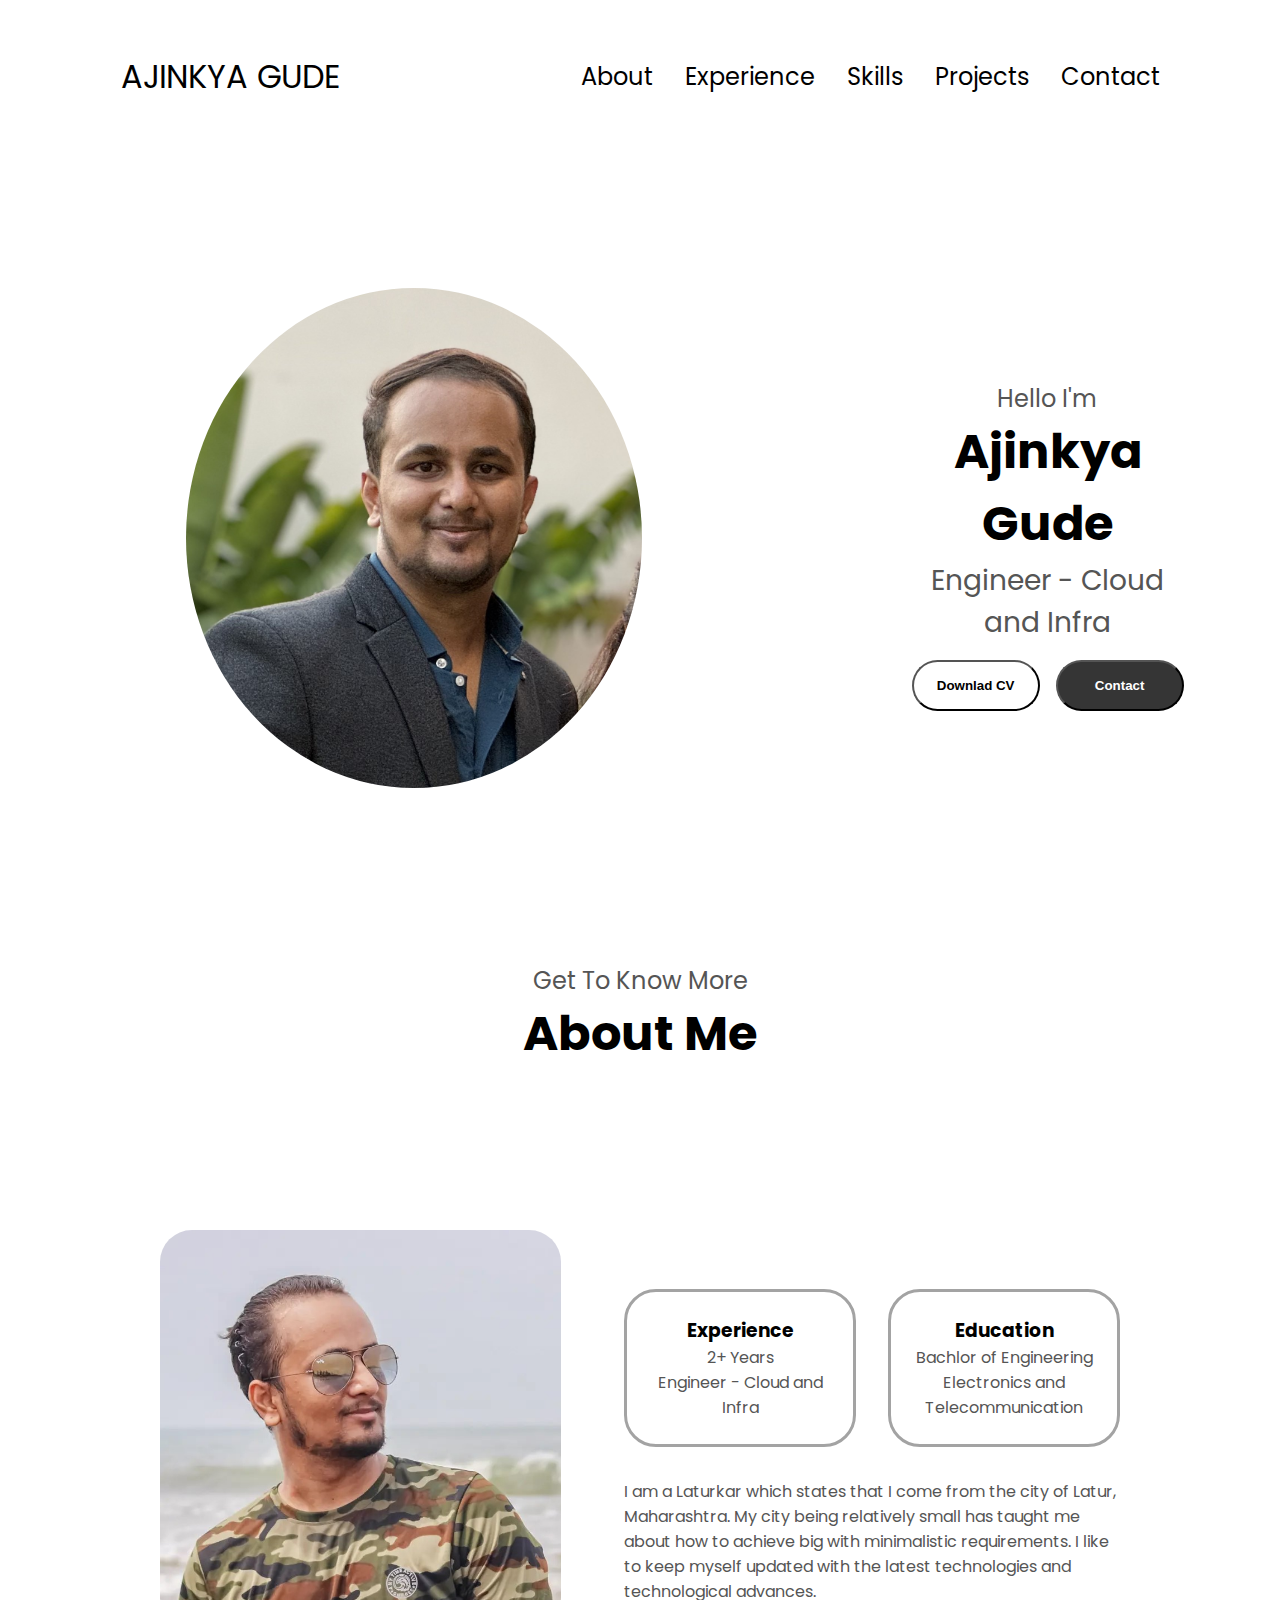
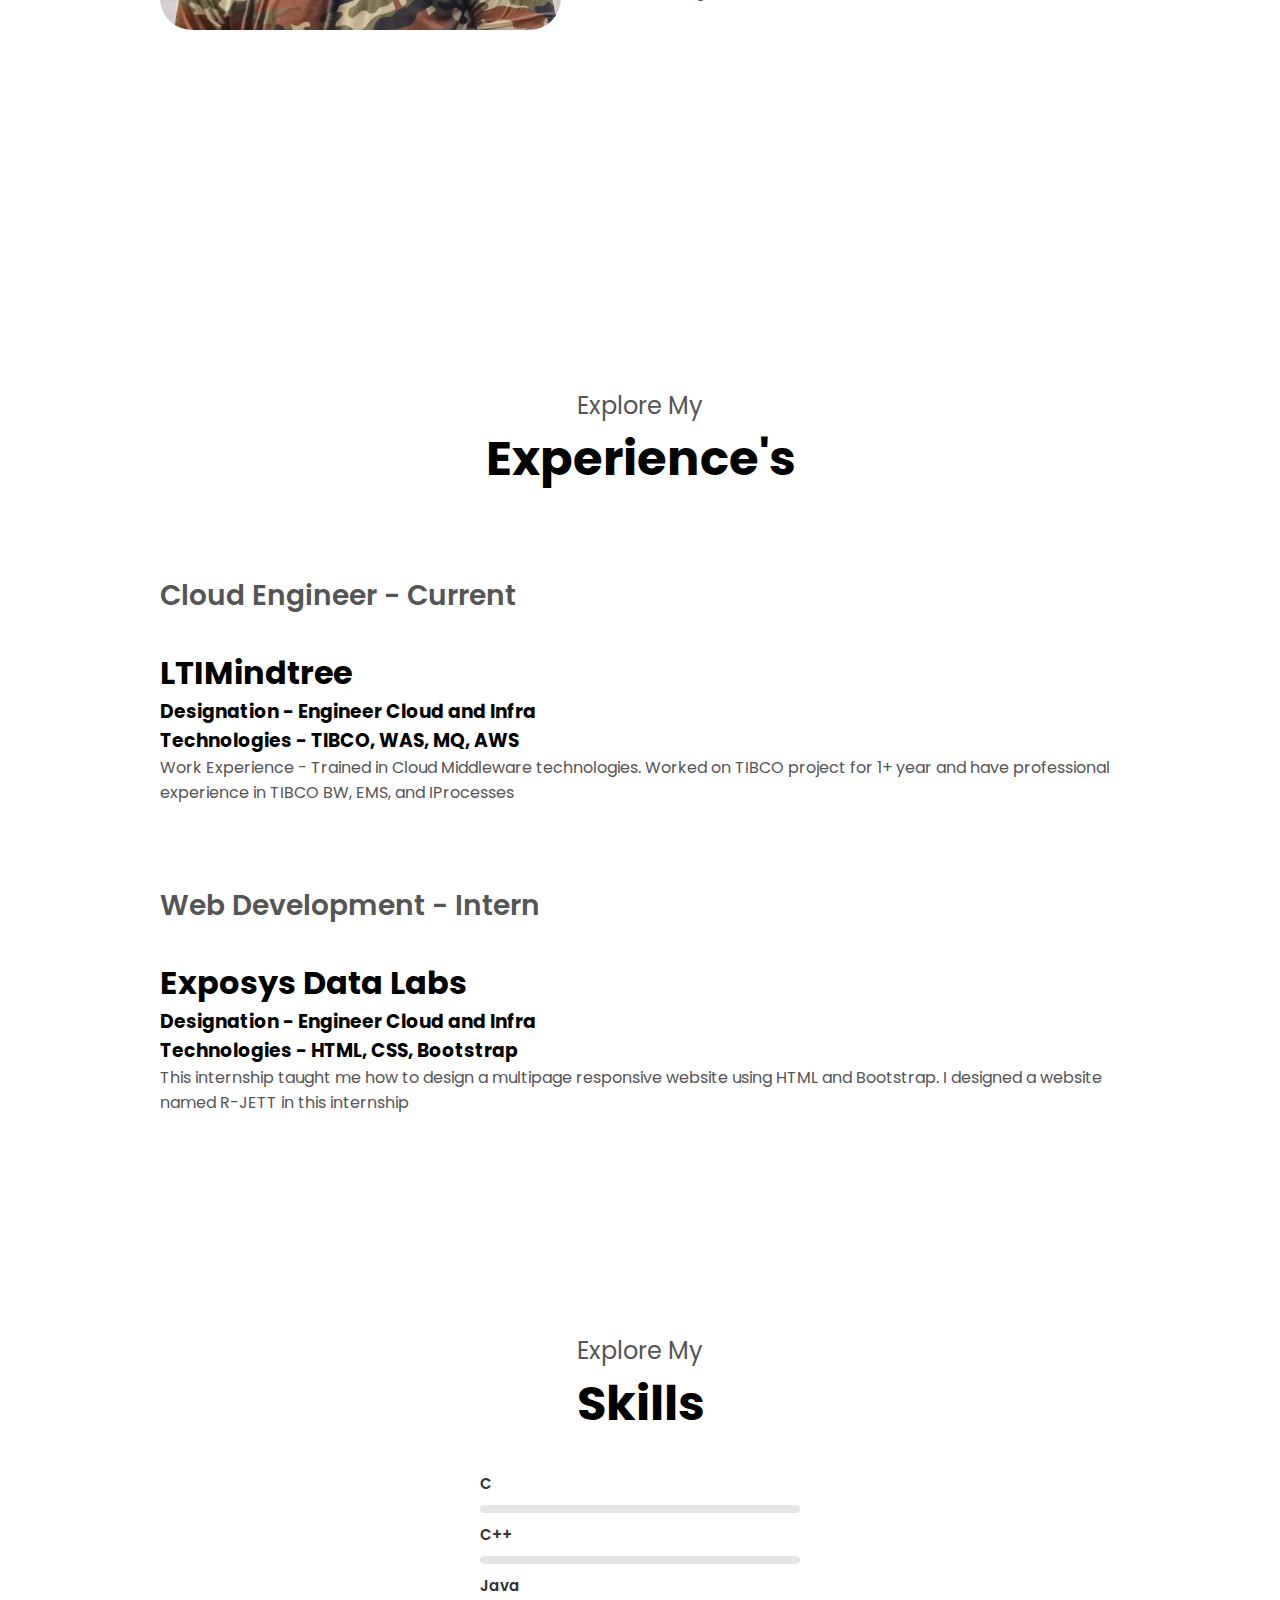
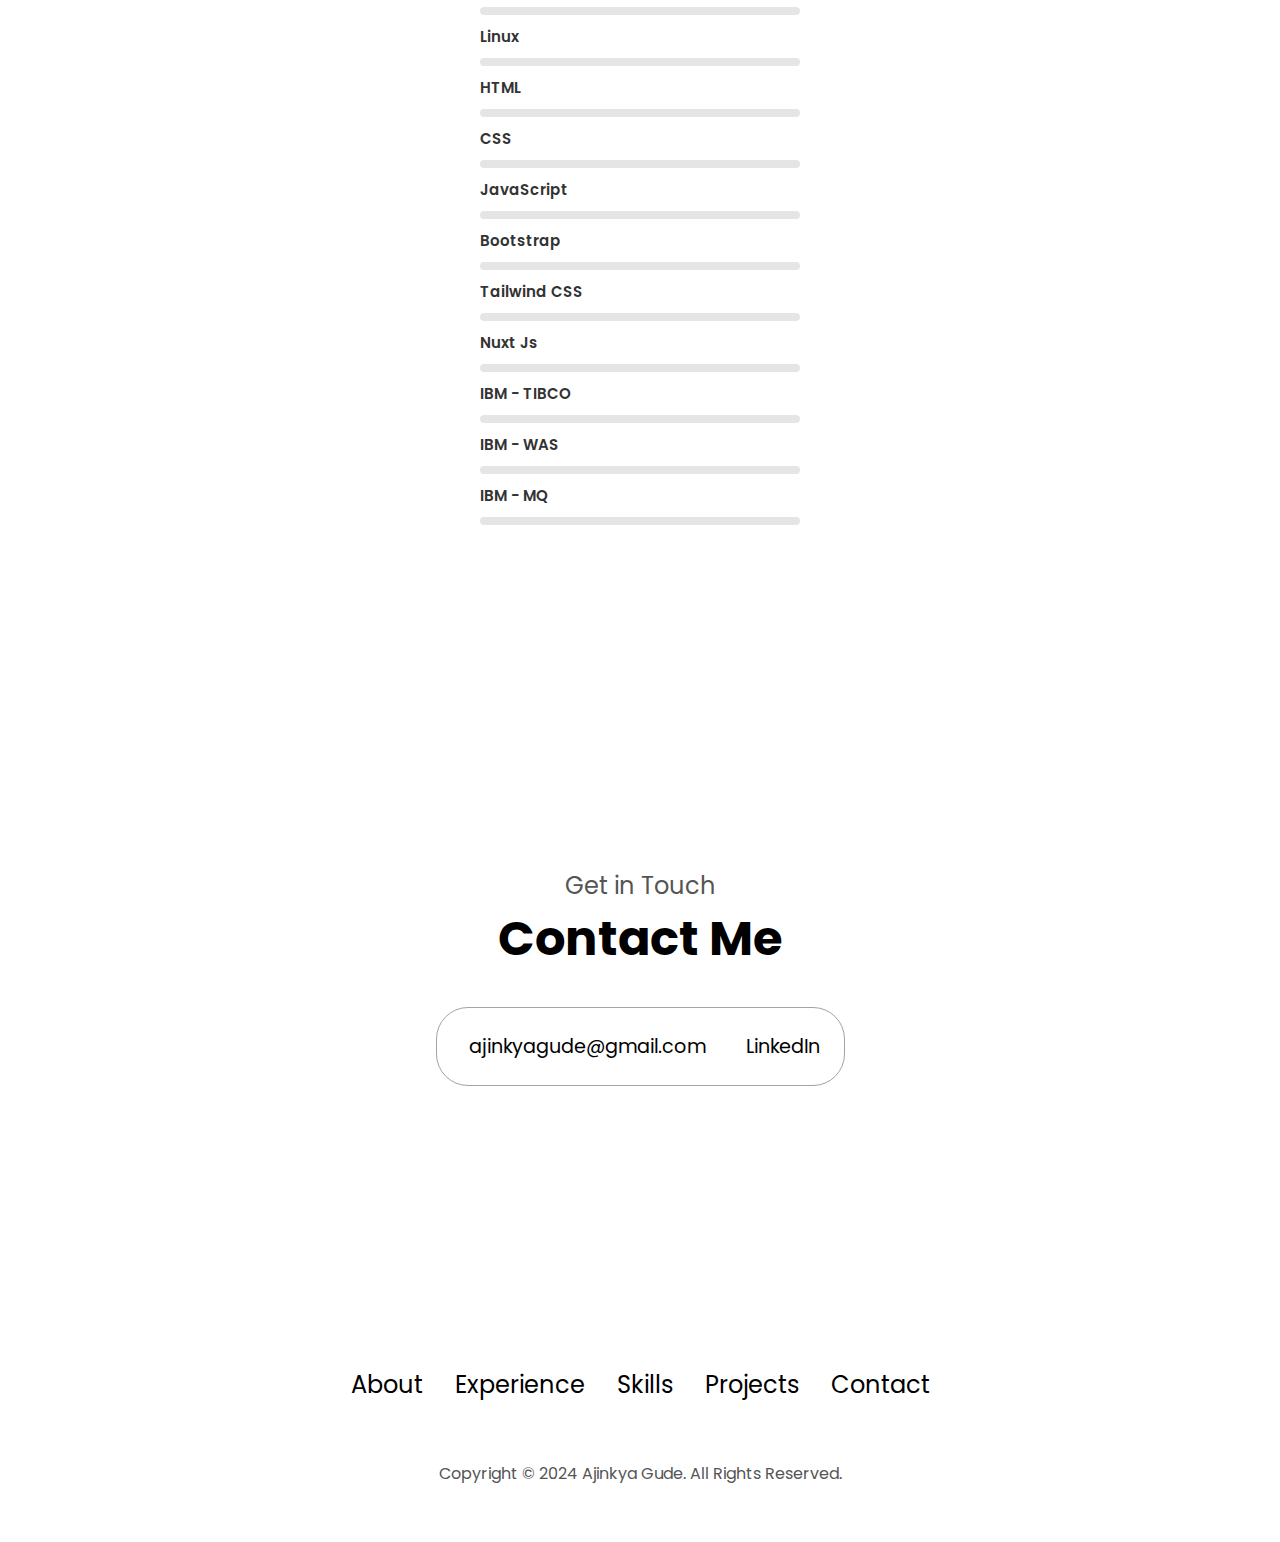
==== commit c2877ff9: "Update index.html" ====
--- a/Source/index.html
+++ b/Source/index.html
@@ -54,7 +54,7 @@
             <div class="section_text">
                 <p class="section_text_p1"> Hello I'm</p>
                 <h1 class="title"> Ajinkya Gude</h1>
-                <p class="section_text_p2">Cloud Engineer</p>
+                <p class="section_text_p2">Engineer - Cloud and Infra</p>
                 <div class="btn-container">
                     <button class="btn btn-color-2" 
                     onclick="window.open('WORKCV.pdf')"> Downlad CV
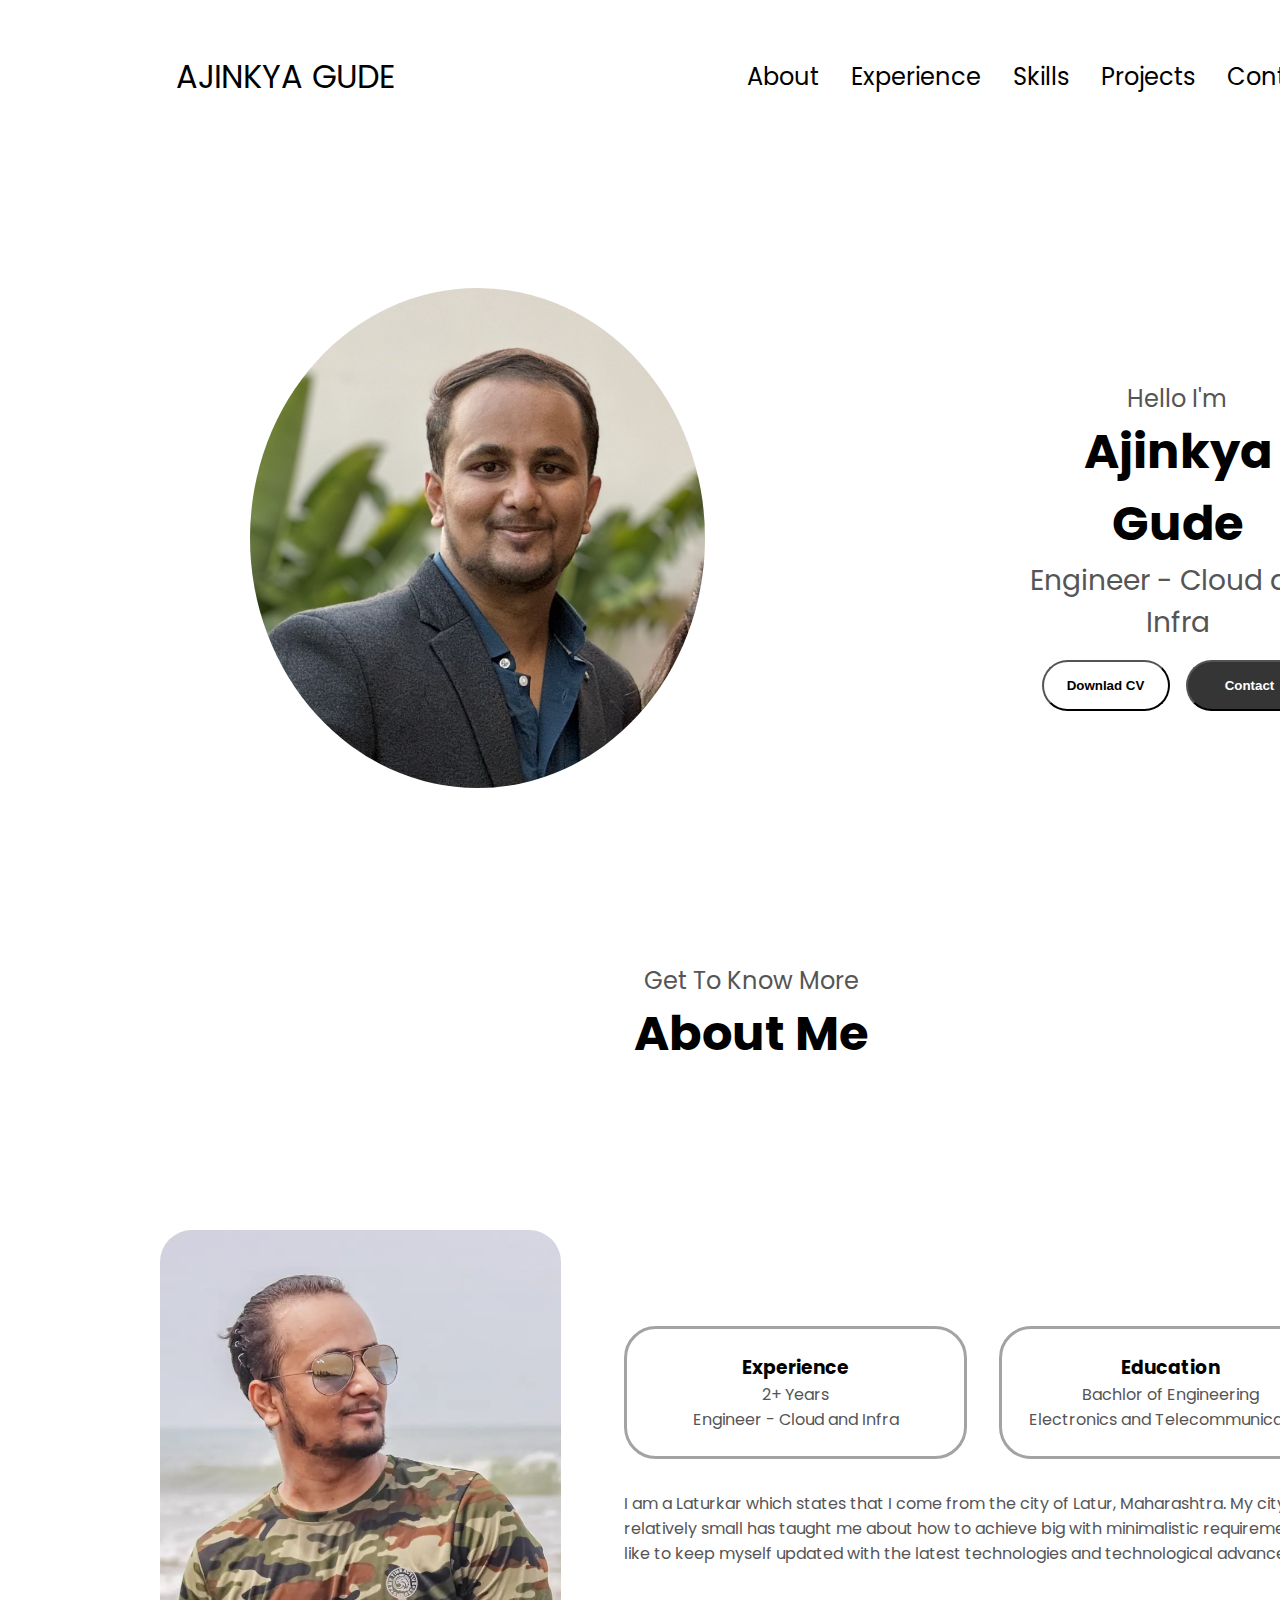
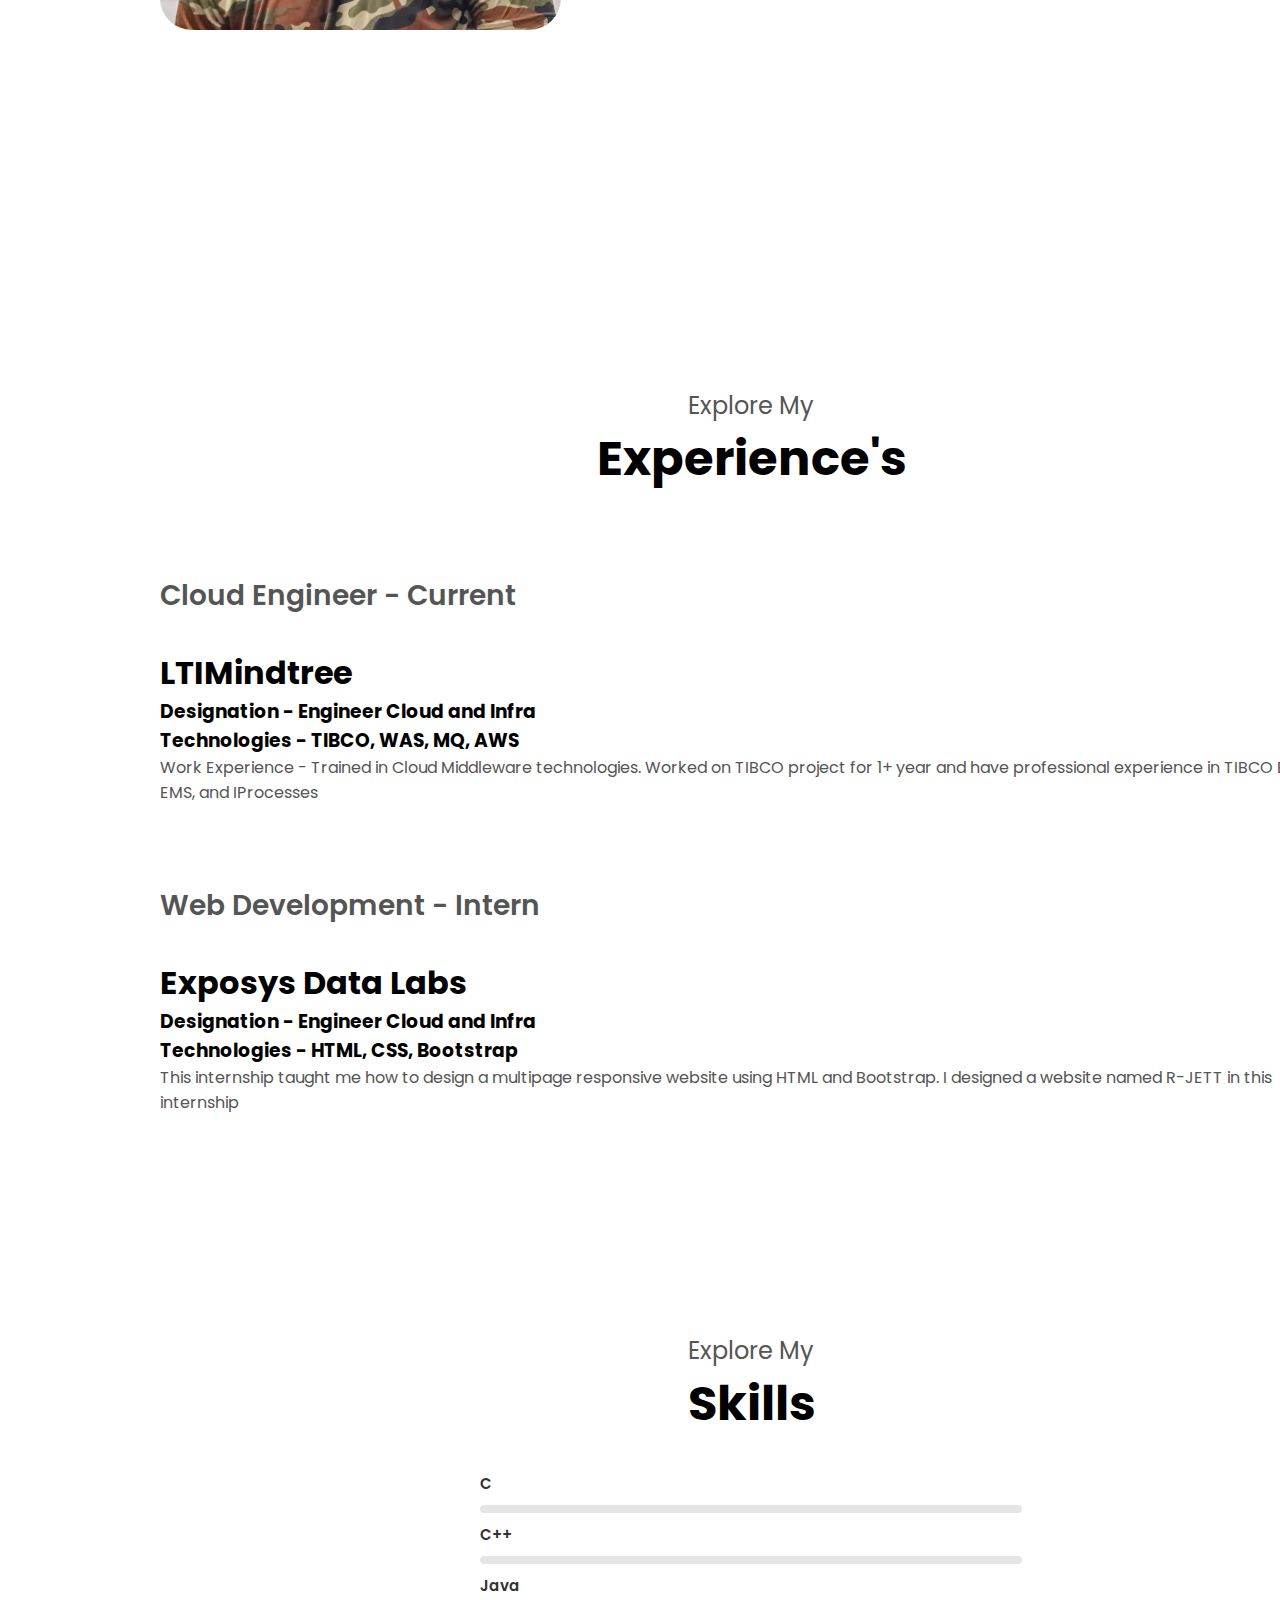
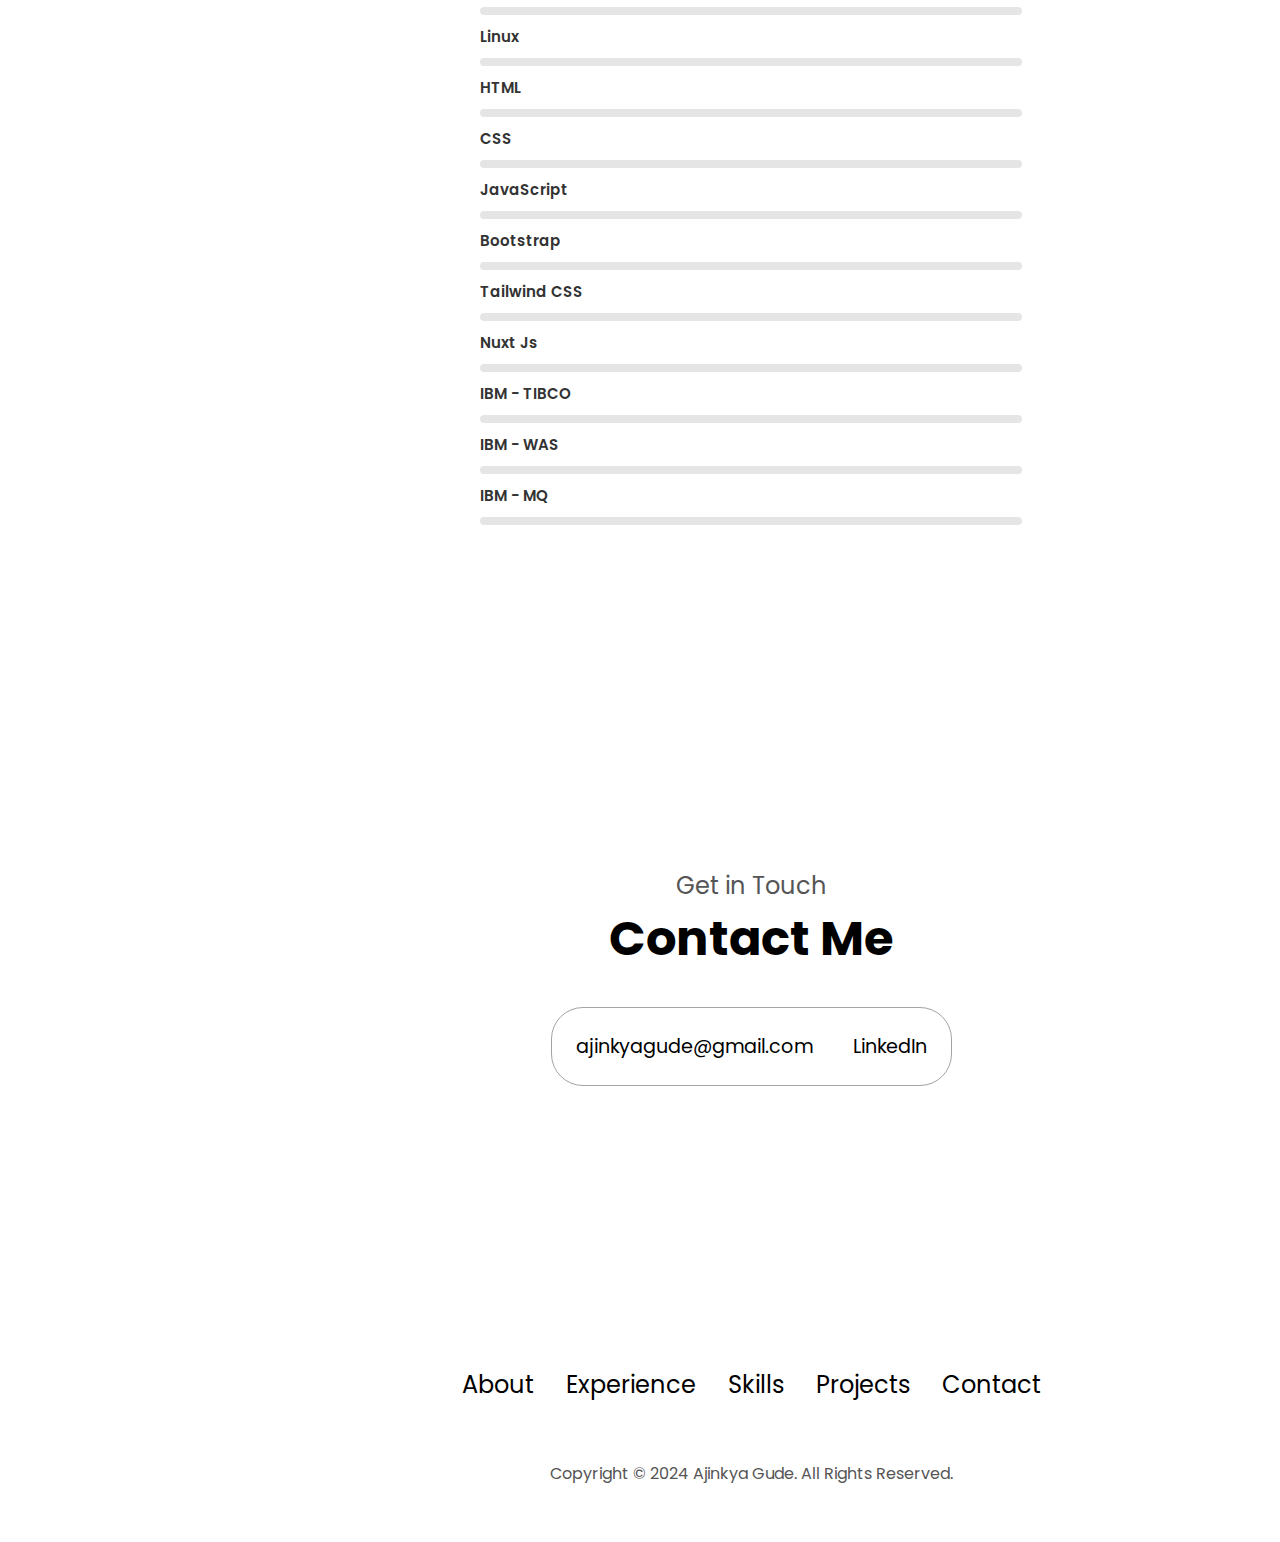
==== commit 5cabf58f: "arrow fixed" ====
--- a/Source/index.html
+++ b/Source/index.html
@@ -105,9 +105,9 @@
                     </div>
                 </div>
             </div>
-            <div class="icon arrow">
+            <!-- <div class="icon arrow">
                 <i class="fa-solid fa-circle-arrow-down fa-4x" alt="Arrow Icon" onclick="location.href='./#Experience'"></i> 
-            </div>
+            </div> -->
         </section>
     </div>
 
@@ -144,9 +144,9 @@
                         </div>
                 </div>
 
-                <div class="icon arrow-exp">
+                <!-- <div class="icon arrow-exp">
                     <i class="fa-solid fa-circle-arrow-down fa-4x" alt="Arrow Icon" onclick="location.href='./#Skills'"></i> 
-                </div>
+                </div> -->
                 
     </section>
 
@@ -318,7 +318,7 @@
         </div>
 
         <div class="icon arrow-s">
-            <i class="fa-solid fa-circle-arrow-down fa-4x" alt="Arrow Icon" onclick="location.href='./#Contact'"></i> 
+            <!-- <i class="fa-solid fa-circle-arrow-down fa-4x" alt="Arrow Icon" onclick="location.href='./#Contact'"></i>  -->
         </div>
 
     </section>
@@ -328,7 +328,7 @@
         <h1 class="title">Contact Me</h1>
         <div class="contact-info-upper-container">
           <div class="contact-info-container">
-            <i class="fa-solid fa-envelope fa-2x"></i>
+            <!-- <i class="fa-solid fa-envelope fa-2x"></i> -->
             <p><a href="mailto:ajinkyagude@gmail.com">ajinkyagude@gmail.com</a></p>
           </div>
           <div class="contact-info-container">
--- a/Source/style.css
+++ b/Source/style.css
@@ -9,6 +9,11 @@
 
 body {
     font-family: "Poppins", sans-serif; 
+    position: absolute;
+    width: auto;
+    height: auto;
+    margin: auto;
+    padding: auto;
 }
 
 html {
@@ -68,10 +73,12 @@
 
 #ham-nav {
     display: none;
+    position: absolute;
 }
 .ham-menu {
     position: relative;
     display: inline-block;
+    left: 250px;
 }
 
 .ham-icon {
@@ -93,7 +100,7 @@
 .ham-menu-links {
     position: absolute;
     top: 100%;
-    right: 0;
+    right: -10px;
     background-color: white;
     width: fit-content;
     max-height: 0;
@@ -299,12 +306,12 @@
 
 }
 
-.arrow-s{
+/* .arrow-s{
     position: relative;
     right: -100rem;
     bottom: 2rem;
 
-}
+} */
 
 .details-container {
     padding: 1.5rem;
@@ -546,4 +553,150 @@
   
   footer p {
     text-align: center;
-  }+  }
+
+/* 
+
+
+  @media (max-width:800px) {
+
+     #nav-top {
+        display: inline;
+        position: relative;
+        width: fit-content;
+        padding: 10%;
+
+    } 
+
+    body {     
+        width: auto;
+        height: auto;
+        margin: auto;
+        padding: auto;
+    }
+
+    .logo {
+        position: relative;
+    }
+
+    a {
+        font-size: 50%;
+    }
+
+ 
+    .profile-pic-container {
+        position: absolute;
+        display: none;
+         height: 50%;
+        width: 100%;
+        left: 21vw;
+        top: 10vh; 
+    }
+
+    h1 {
+        font-size: 25px;
+    }
+
+    .section_text {
+        position: relative;
+        display: flexbox;
+        top: 10vh;
+    }
+
+    #profile {
+        display: flex;
+        position: relative;
+        top: 10vh;
+    }
+
+    .section-pic-container {
+        display: none;
+        visibility: hidden;
+    }
+
+    .about-details-container {
+        display: inline-block;
+        position: relative;
+    
+    }
+
+    #section-container {
+        display: flex;
+        position: relative;
+        padding: 10%;
+    }
+
+    #section_text_p1 {
+        display: flex;
+        position: relative;
+        margin: 15px;
+        padding: 10%;
+   }
+
+    #About {
+        display: flexbox;
+        justify-content: center;
+        align-items: center;
+        position: relative;
+        top: 20rem;
+        
+    }
+
+    #Experience {
+
+        display: flexbox;
+        justify-content: center;
+        align-items: center;
+        position: relative;
+    }
+
+    .arrow{
+        display: none;
+        visibility: hidden;
+    }
+
+    .arrow-s {
+        display: none;
+        visibility: hidden;
+    }
+    
+    .arrow-exp {
+        display: none;
+        visibility: hidden;
+    }
+
+    #social-container {
+        margin-top: 40px;
+    }
+
+    .details-container {
+        display: inline-block;
+    }
+
+    #Skills  {
+        display: flexbox;
+        justify-content: center;
+        align-items: center;
+        position: relative;
+
+        width: max-content;
+
+    }
+
+    #Contact {
+        display: flexbox;
+        justify-content: center;
+        align-items: center;
+        position: relative;
+        
+    }
+    
+    .nav-top {
+        display: none;
+    }
+
+    h2 {
+        font-size: 10px;
+    }
+
+  } */
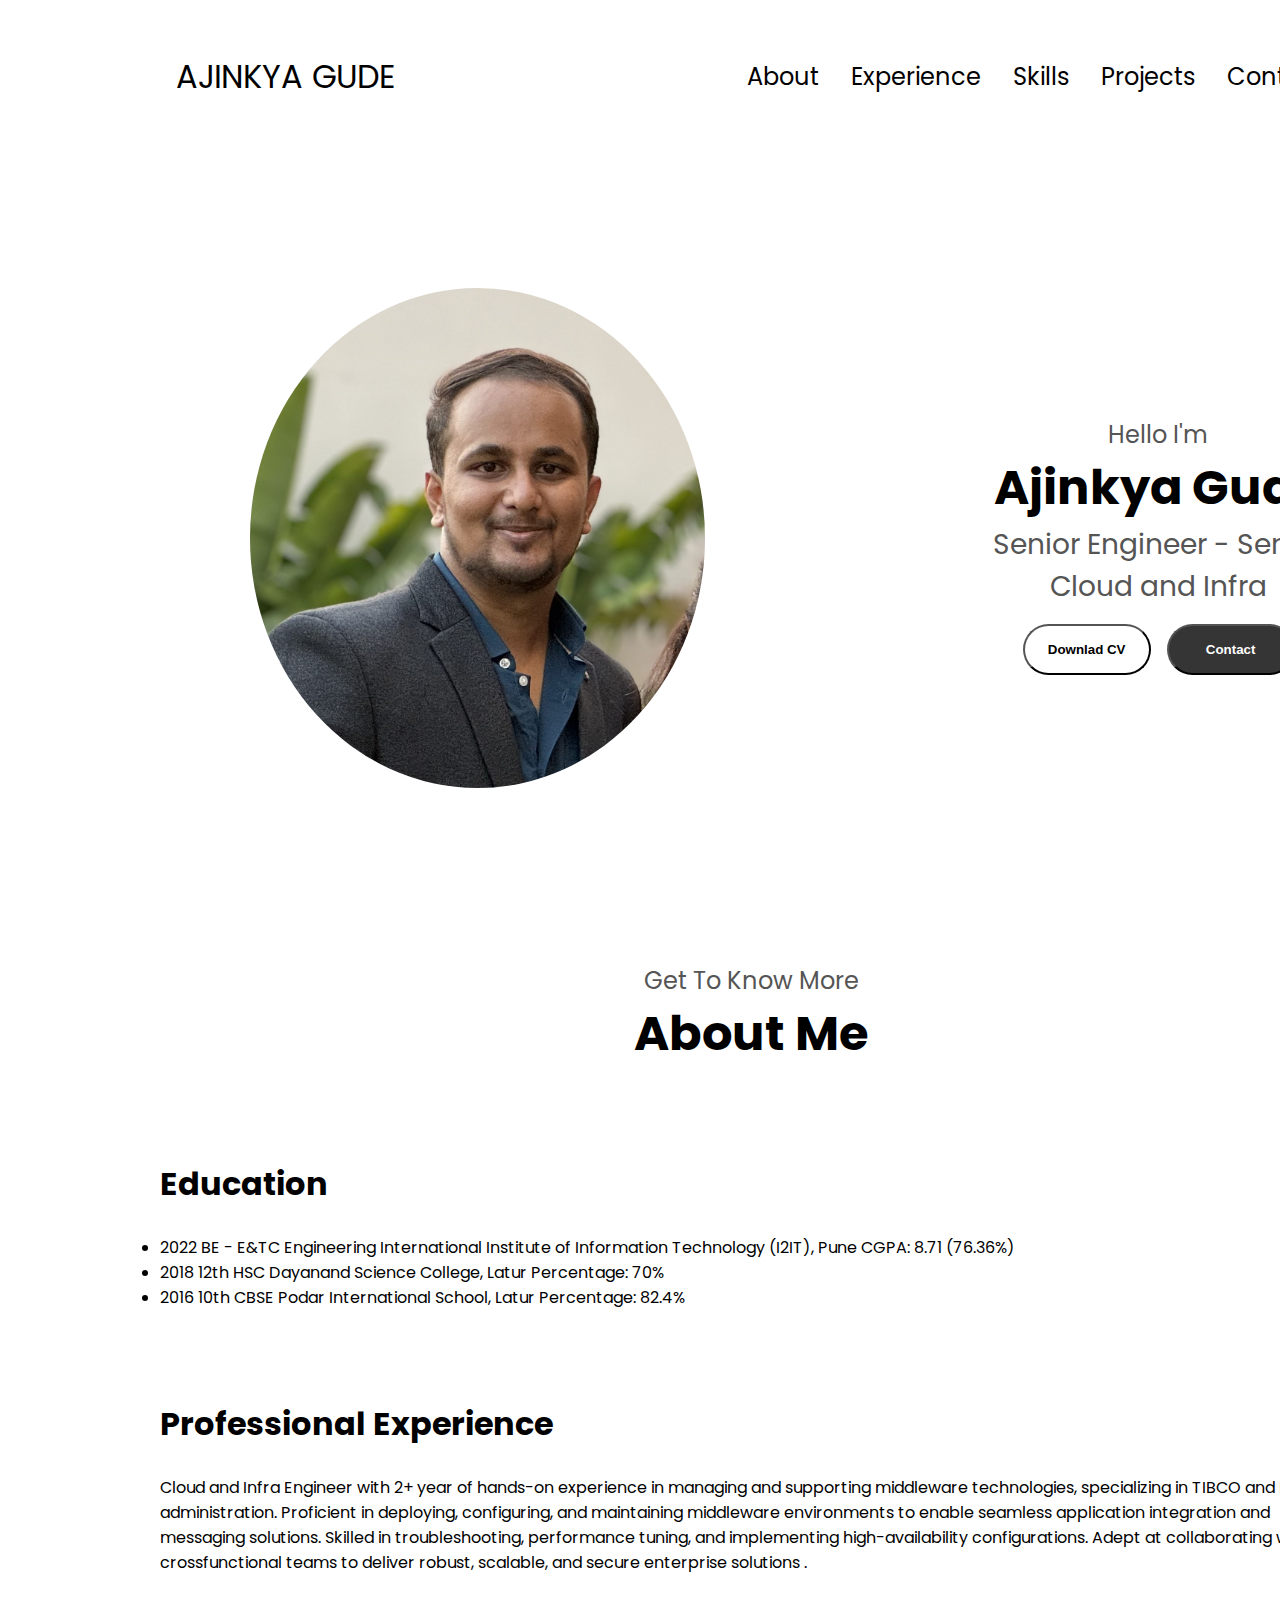
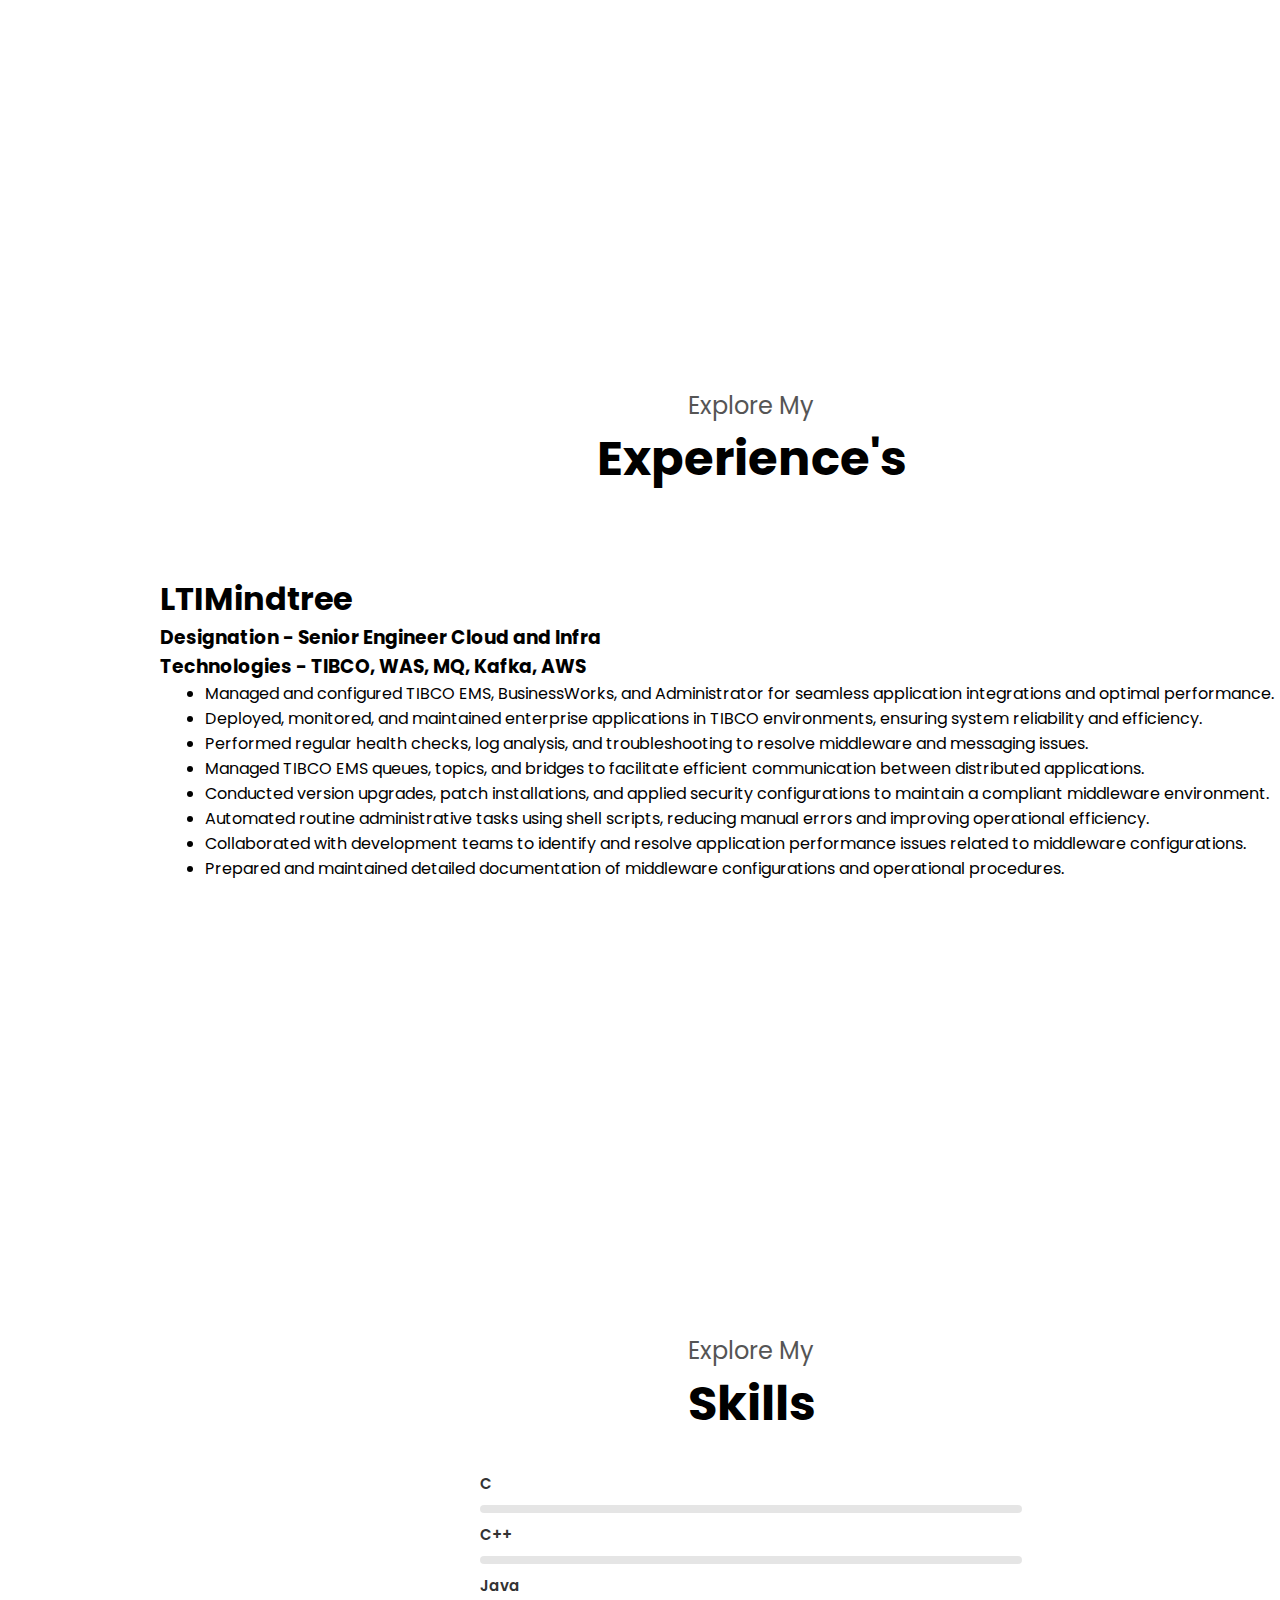
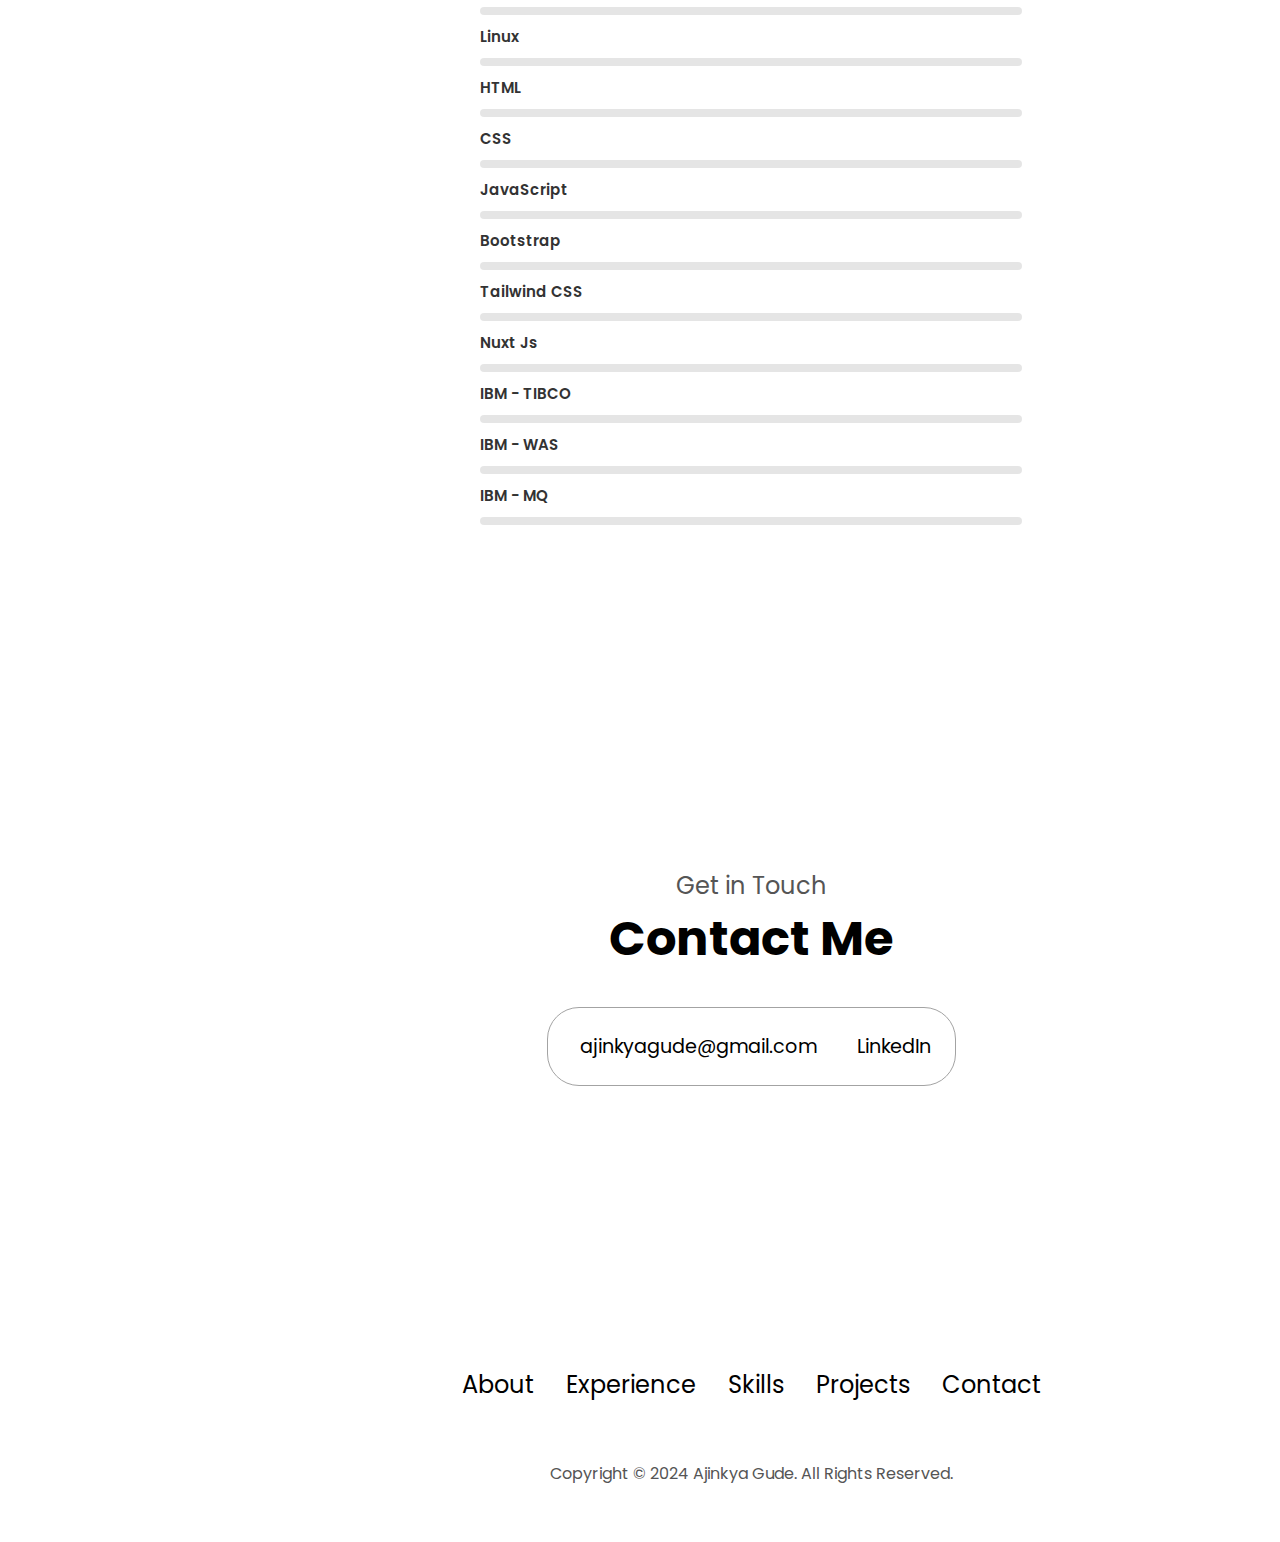
==== commit 3a43bcc7: "Update index.html" ====
--- a/Source/index.html
+++ b/Source/index.html
@@ -54,7 +54,7 @@
             <div class="section_text">
                 <p class="section_text_p1"> Hello I'm</p>
                 <h1 class="title"> Ajinkya Gude</h1>
-                <p class="section_text_p2">Engineer - Cloud and Infra</p>
+                <p class="section_text_p2">Senior Engineer - Senior Cloud and Infra</p>
                 <div class="btn-container">
                     <button class="btn btn-color-2" 
                     onclick="window.open('WORKCV.pdf')"> Downlad CV
@@ -76,17 +76,17 @@
             <p class="section_text_p1"> Get To Know More</p>
             <h1 class="title"> About Me</h1>
             
-            <div class="section-container">
-                <div class="section-pic-container">
+            <div class="section">
+                <!-- <div class="section-pic-container">
                     <img src="PIC2.jpg" alt="Profile Picture" class="about-pic" />
-                </div>
-                
-                <div class="about-details-container">
+                </div> -->
+                
+                <!-- <div class="about-details-container">
                     <div class="about-containers">
                         <div class="details-container">
                             <i class="fa-solid fa-briefcase fa-2x"></i>
                             <h3>Experience</h3>
-                            <p>2+ Years <br />Engineer - Cloud and Infra</p>
+                            <p>2+ Years <br />Senior Engineer - Cloud and Infra</p>
                         </div>
 
                         <div class="details-container">
@@ -94,14 +94,34 @@
                             <h3>Education</h3>
                             <p>Bachlor of Engineering <br /> Electronics and Telecommunication</p>
                         </div>
-                    </div>
-
-                    <div class="text-container">
-                        <p>I am a Laturkar which states that I come from the city of Latur, 
-                            Maharashtra. My city being relatively small has taught me about 
-                            how to achieve big with minimalistic requirements. I like to keep 
-                            myself updated with the latest technologies and technological 
-                            advances.</p>
+                    </div> -->
+                    <div>
+                        <h1 style="margin-top: 10vh;">Education</h1>
+                        <div class="text-container" style="margin-top: 3vh;">
+                                <li>2022
+                                BE - E&TC Engineering 
+                                International Institute of Information Technology (I2IT), Pune
+                                CGPA: 8.71 (76.36%)</li>
+                                <li> 2018
+                                12th HSC 
+                                Dayanand Science College, Latur
+                                Percentage: 70%</li>
+                                <li>2016
+                                10th CBSE Podar International School, Latur 
+                                Percentage: 82.4%</li>
+                        </div>
+                    </div>
+
+                    <div>
+                        <h1 style="margin-top: 10vh;">Professional Experience</h1>
+                        <div class="text-container" style="margin-top: 3vh;">
+                                Cloud and Infra Engineer with 2+ year of hands-on experience in managing and supporting
+                                middleware technologies, specializing in TIBCO and Kafka administration. Proficient in
+                                deploying, configuring, and maintaining middleware environments to enable seamless
+                                application integration and messaging solutions. Skilled in troubleshooting, performance
+                                tuning, and implementing high-availability configurations. Adept at collaborating with crossfunctional teams to deliver robust, scalable, and secure enterprise solutions
+                                .
+                        </div>
                     </div>
                 </div>
             </div>
@@ -115,24 +135,31 @@
         <p class="section_text_p1">Explore My</p>
         <h1 class="title"> Experience's </h1>
             <div style="margin-top: 5rem;">
-                <h2 class="experience-sub-title"> Cloud Engineer - Current </h2>
+                <!-- <h2 class="experience-sub-title"> Senior Cloud Engineer - Current </h2> -->
                     <div class="article-container">
                         <div class="article">
                             <h1>LTIMindtree</h1>
-                            <h3>Designation - Engineer Cloud and Infra <br>
-                            Technologies - TIBCO, WAS, MQ, AWS</h3>
-                            <p>Work Experience - Trained in Cloud Middleware
-                            technologies. Worked on TIBCO project for 1+
-                            year and have professional experience in TIBCO
-                            BW, EMS, and IProcesses </p>
+                            <h3>Designation - Senior Engineer Cloud and Infra <br>
+                            Technologies - TIBCO, WAS, MQ, Kafka, AWS</h3>
+                            <ul style="margin-left: 5vh;">
+                                <li>Managed and configured TIBCO EMS, BusinessWorks, and Administrator for seamless application integrations and optimal performance.</li>
+                                <li>Deployed, monitored, and maintained enterprise applications in TIBCO environments, ensuring system reliability and efficiency.</li>
+                                <li>Performed regular health checks, log analysis, and troubleshooting to resolve middleware and messaging issues.</li>
+                                <li>Managed TIBCO EMS queues, topics, and bridges to facilitate efficient communication between distributed applications.</li>
+                                <li>Conducted version upgrades, patch installations, and applied security configurations to maintain a compliant middleware environment.</li>
+                                <li>Automated routine administrative tasks using shell scripts, reducing manual errors and improving operational efficiency.</li>
+                                <li>Collaborated with development teams to identify and resolve application performance issues related to middleware configurations.</li>
+                                <li>Prepared and maintained detailed documentation of middleware configurations and operational procedures.</li>
+                              </ul>
+                              
                         </div>  
                     </div>
             </div>
 
 
-                <div style="margin-top:5rem;">
-                    <h2 class="experience-sub-title"> Web Development - Intern </h2>
-                        <div class="article-container">
+                <!-- <div style="margin-top:5rem;"> -->
+                    <!-- <h2 class="experience-sub-title"> Web Development - Intern </h2> -->
+                        <!-- <div class="article-container">
                             <div class="article">
                                 <h1>Exposys Data Labs</h1>
                                 <h3>Designation - Engineer Cloud and Infra <br>
@@ -142,8 +169,8 @@
                                 designed a website named R-JETT in this internship </p>
                             </div>  
                         </div>
-                </div>
-
+                </div> -->
+                
                 <!-- <div class="icon arrow-exp">
                     <i class="fa-solid fa-circle-arrow-down fa-4x" alt="Arrow Icon" onclick="location.href='./#Skills'"></i> 
                 </div> -->
@@ -328,7 +355,7 @@
         <h1 class="title">Contact Me</h1>
         <div class="contact-info-upper-container">
           <div class="contact-info-container">
-            <!-- <i class="fa-solid fa-envelope fa-2x"></i> -->
+            <i class="fa-solid fa-envelope fa-2x"></i>
             <p><a href="mailto:ajinkyagude@gmail.com">ajinkyagude@gmail.com</a></p>
           </div>
           <div class="contact-info-container">
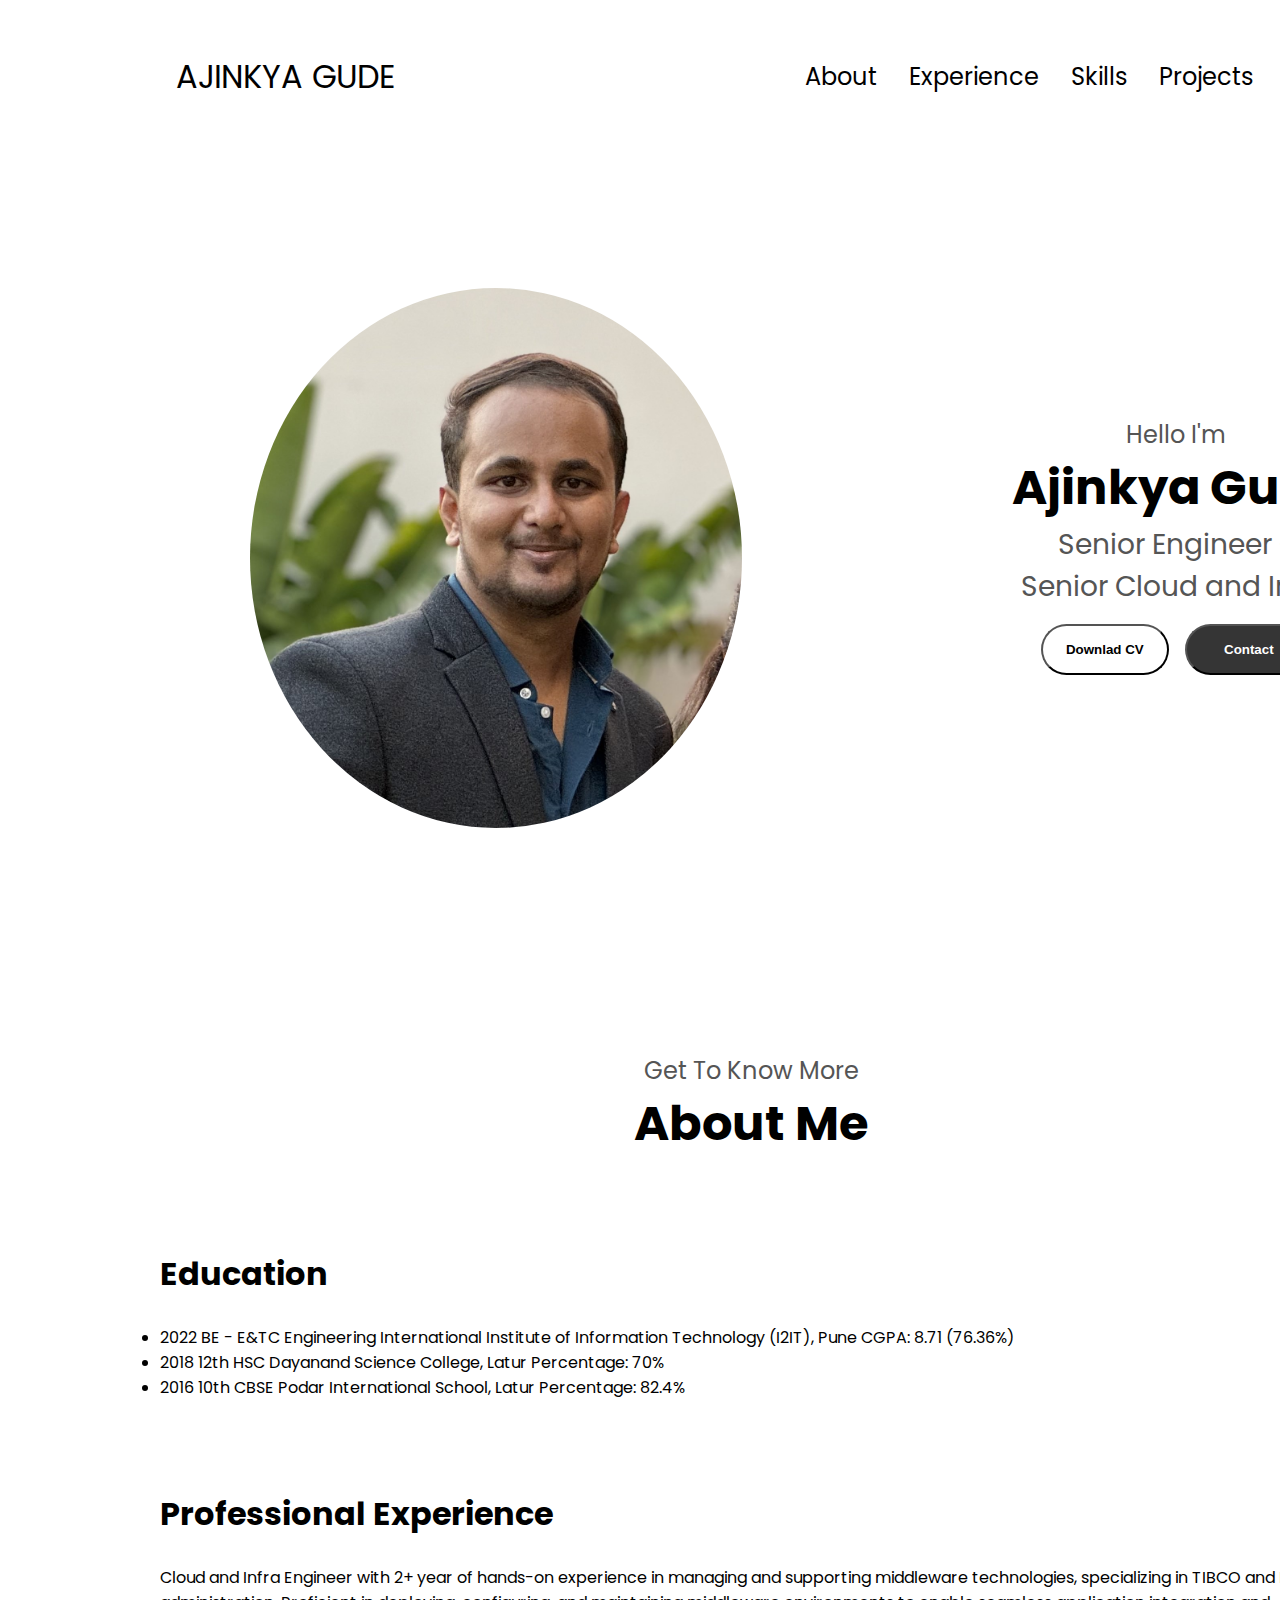
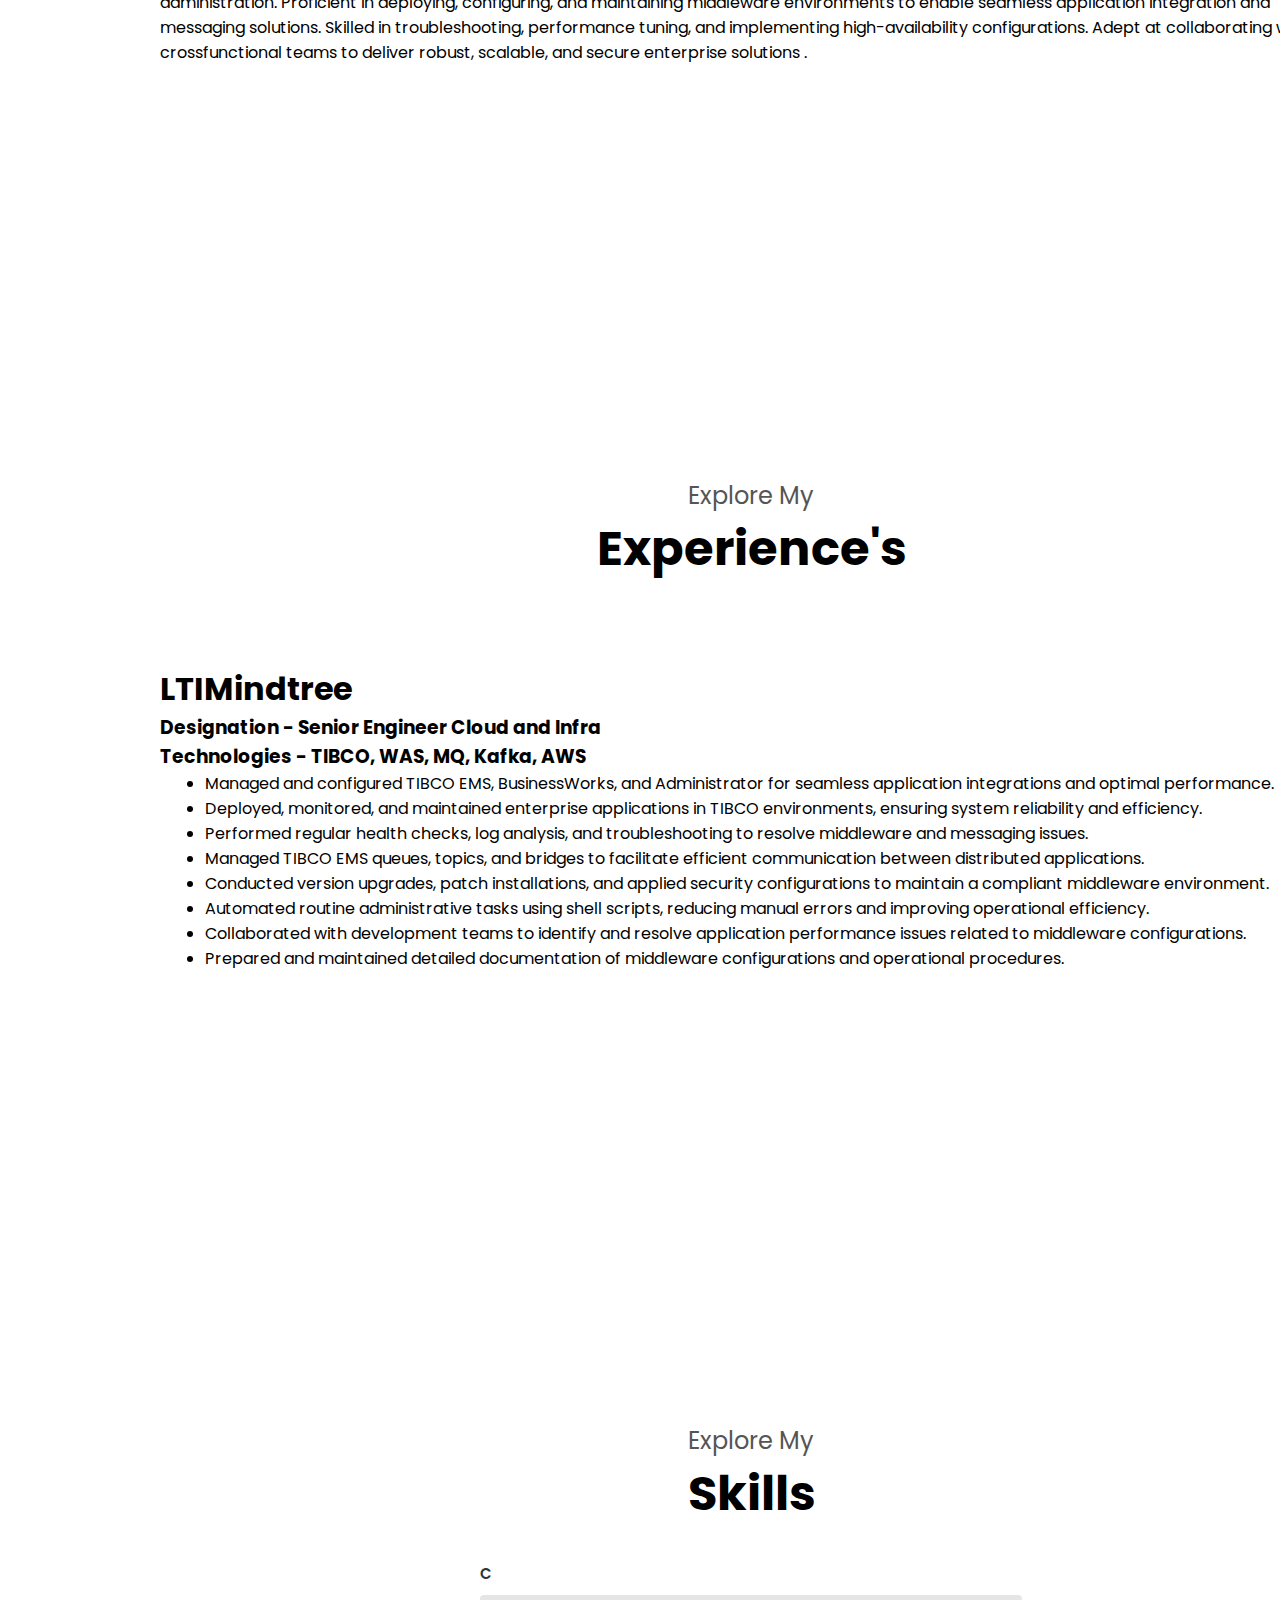
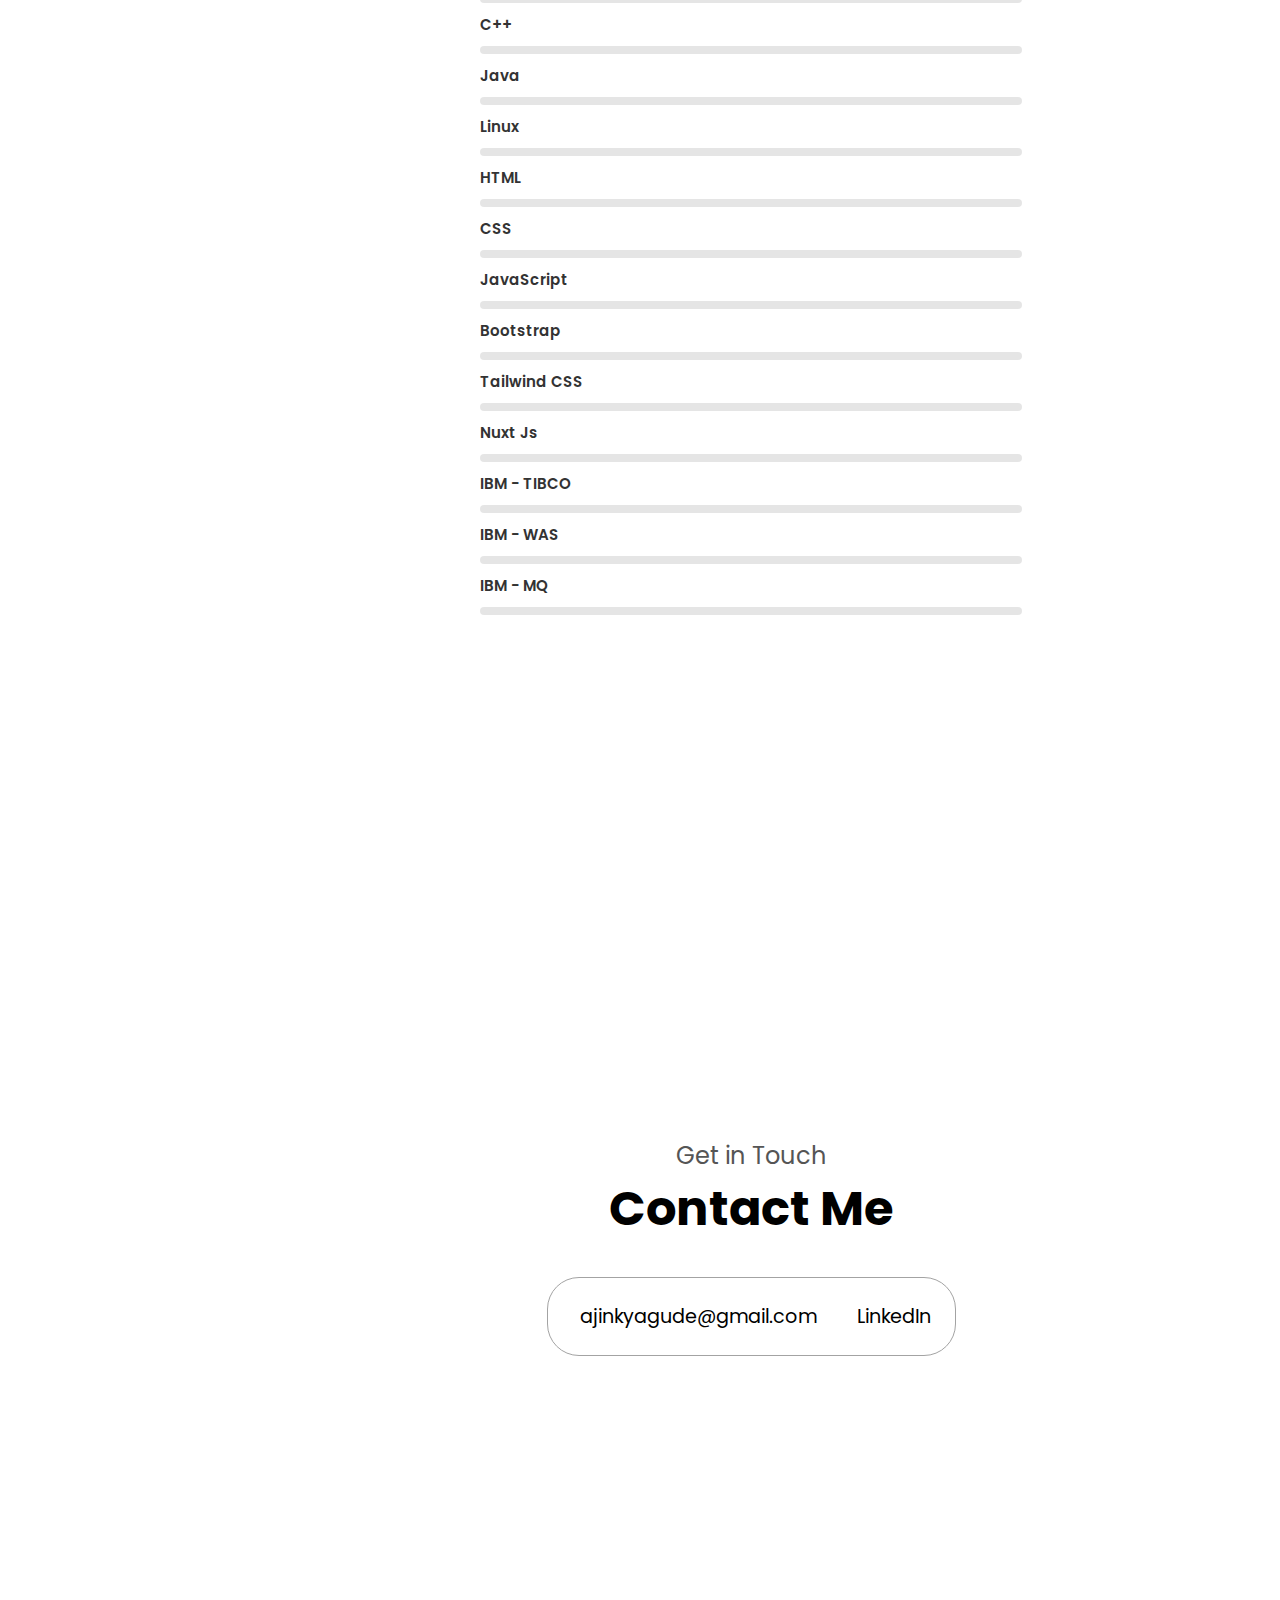
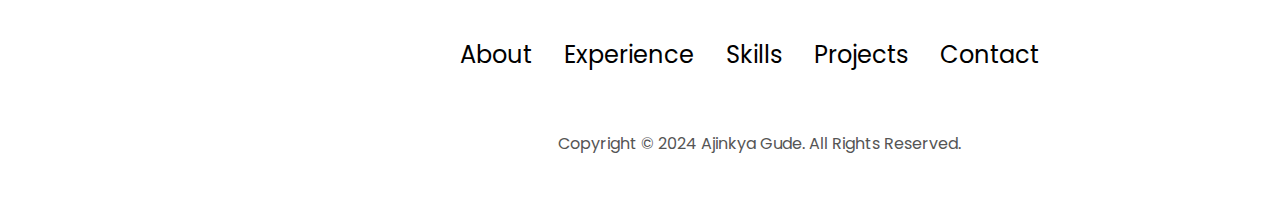
==== commit 6b838dc7: "Version - 2  - final" ====
--- a/Source/index.html
+++ b/Source/index.html
@@ -14,13 +14,13 @@
         <script src="script.js"></script>
 
         <nav id="nav-top">
-            <div class="logo"> AJINKYA GUDE </div>
+            <div class="logo"> <a href="index.html"> AJINKYA GUDE </a> </div>
             <div>
                 <ul class="nav-links">
                     <li><a href="#About"> About</a></li>
                     <li><a href="#Experience"> Experience</a></li>
                     <li><a href="#Skills">Skills</a></li>
-                    <li><a href="#Projects"> Projects</a></li>
+                    <li><a href="./Projects.html"> Projects</a></li>
                     <li><a href="#Contact"> Contact</a></li>
 
                 </ul>
@@ -29,7 +29,7 @@
         </nav>
 
         <nav id="ham-nav">
-            <div class="logo"> AJINKYA GUDE </div>
+            <div class="logo"> <a href="index.html"> AJINKYA GUDE </a> </div>
             <div class="ham-menu">
                 <div class="ham-icon" onclick="toggleMenu()">
                     <span></span>
@@ -40,7 +40,7 @@
                     <li><a href="#About" onclick="toggleMenu()"> About</a></li>
                     <li><a href="#Experience" onclick="toggleMenu()"> Experience</a></li>
                     <li><a href="#Skills" onclick="toggleMenu()"> Skills</a></li>
-                    <li><a href="#Projects" onclick="toggleMenu()"> Projects</a></li>
+                    <li><a href="./Projects.html" onclick="toggleMenu()"> Projects</a></li>
                     <li><a href="#Contact" onclick="toggleMenu()"> Contact</a></li>
                 </div>
             </div>
@@ -72,7 +72,7 @@
         </section>
 
         <div>
-        <section id="About">
+        <section id="About" style="margin-top: 10dvh;">
             <p class="section_text_p1"> Get To Know More</p>
             <h1 class="title"> About Me</h1>
             
@@ -232,7 +232,7 @@
                         <span class="tooltip">50%</span>
                         </span>
                     </div>
-                    </di
+                </div>
                     <div class="skill-box">
                         <span class="title-s">Linux</span>
                         
--- a/Source/style.css
+++ b/Source/style.css
@@ -43,9 +43,11 @@
 }
 
 .nav-links {
+    display: flex;
     gap: 2rem;
     list-style: none;
     font-size: 1.5rem;
+    margin-left: 10%;
 }
 
 a {
@@ -169,7 +171,7 @@
 
 .profile-pic-container {
     display: flex;
-    height: 500px;
+    height: 60vh;
     width: 550px;
     margin:10vh;
     margin-right: 30vh;
@@ -511,6 +513,7 @@
     justify-content: center;
     flex-direction: column;
     height: 70vh;
+    margin-top: 20dvh;
   }
   
   .contact-info-upper-container {
@@ -549,10 +552,12 @@
   footer {
     height: 26vh;
     margin: 0 1rem;
+    margin-right: 15dvh;
   }
   
   footer p {
     text-align: center;
+    margin-left: 15dvh;
   }
 
 /* 
